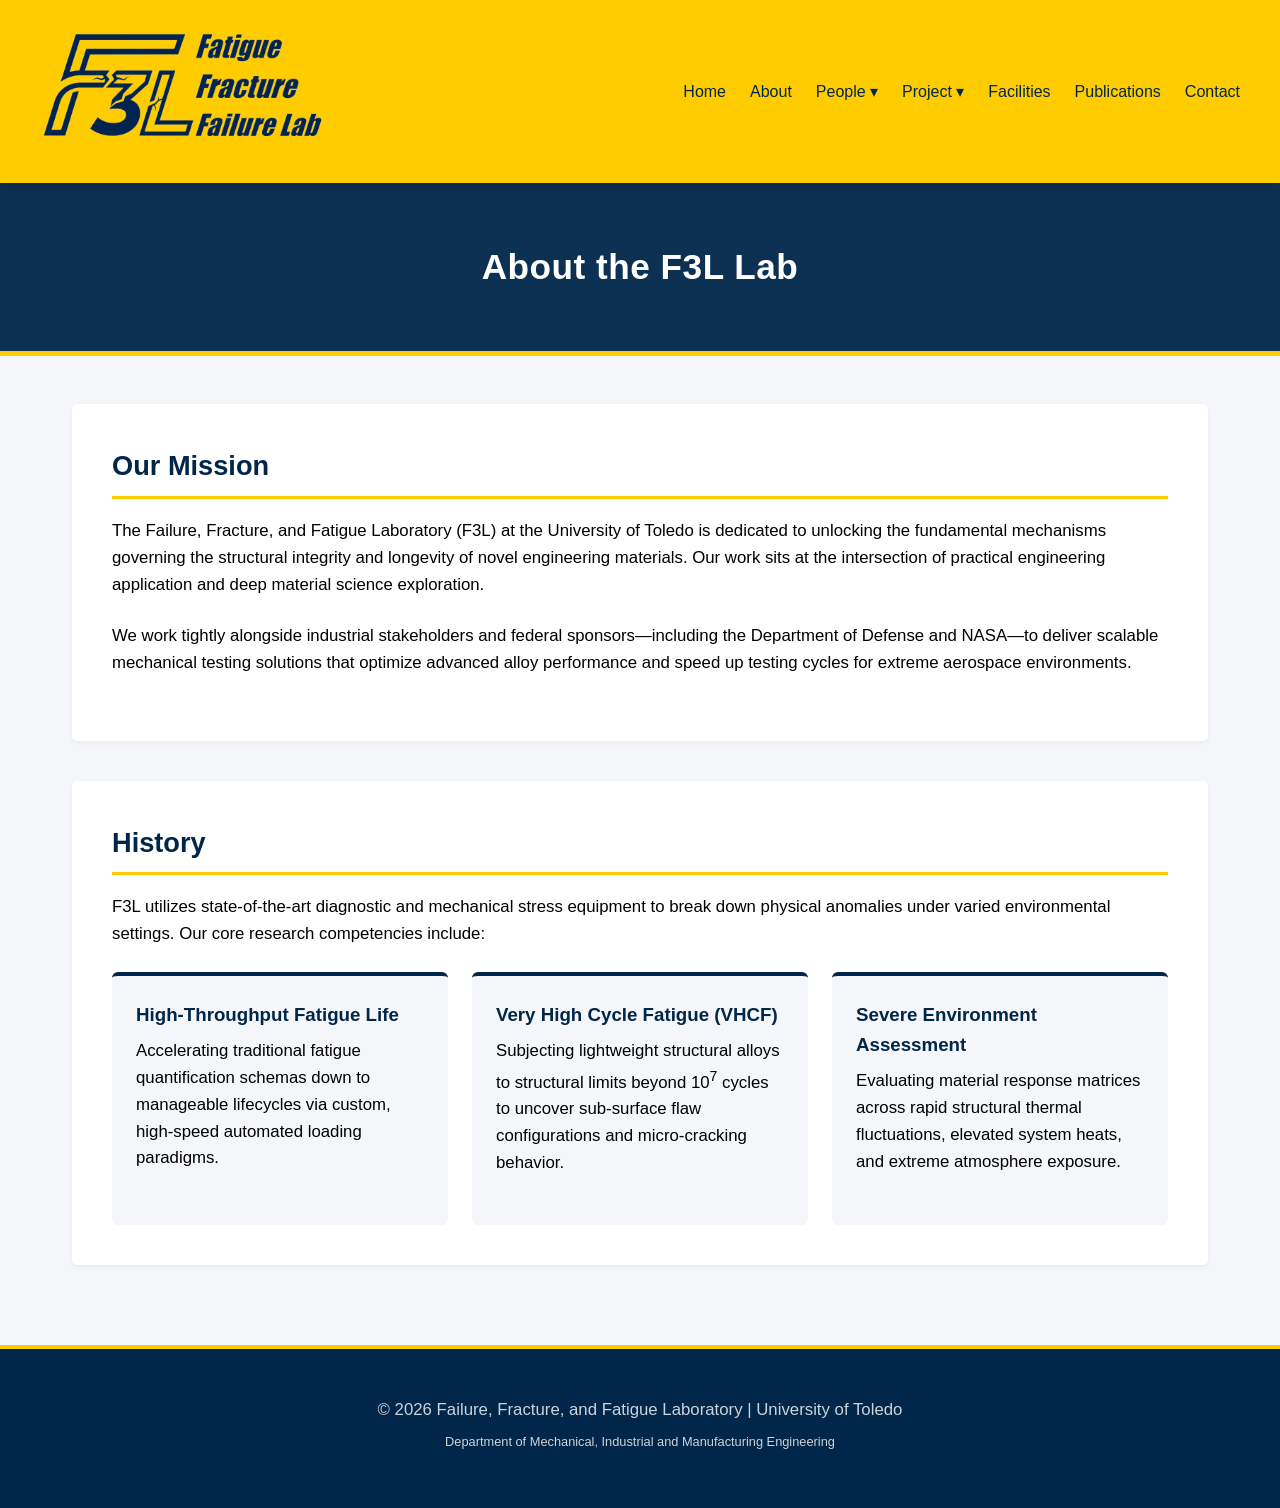
==== about.html @ a96e8e06 "first version" ====
<!DOCTYPE html>
<html lang="en">
<head>
    <meta charset="UTF-8">
    <meta name="viewport" content="width=device-width, initial-scale=1.0">
    <title>About F3L Lab | University of Toledo</title>
    <!-- Proper Path linking to your nested double-s stylesheet -->
    <link rel="stylesheet" href="css/styles.css">
    <link rel="shortcut icon" href="images/f3l.png" />
</head>
<body>

    <!-- Connected Navigation Header -->
    <header>
        <div class="nav-container">
        <div class="logo-image-container">
            <a href="index.html">
                <img src="images/f3l-logo.png" alt="F3L - Fatigue, Fracture, and Failure Lab Logo" class="nav-logo">
            </a>
        </div>
        <nav>
            <ul>
                <li><a href="index.html">Home</a></li>
                <li><a href="about.html">About</a></li>
                <!-- Dropdown Menu Item -->
                <li class="dropdown">
                    <a href="#" class="dropdown-toggle">People ▾</a>
                    <ul class="dropdown-menu">
                        <li><a href="members.html">Lab Members</a></li>
                        <li><a href="alumni.html">Alumni</a></li>
                    </ul>
                </li>
                <li class="dropdown">
                    <a href="#" class="dropdown-toggle">Project ▾</a>
                    <ul class="dropdown-menu">
                        <li><a href="Active projects.html">Active Projects</a></li>
                        <li><a href="Closed projects.html">Closed Projects</a></li>
                    </ul>
                </li>
                <li><a href="facilities.html">Facilities</a></li>
                <li><a href="publications.html">Publications</a></li>
                <li><a href="contact.html">Contact</a></li>
            </ul>
        </nav>
    </div>
    </header>

    <!-- Subpage Banner -->
    <div class="page-banner">
        <h1>About the <span>F3L Lab</span></h1>
    </div>

    <!-- Main Content -->
    <main>
        <!-- Lab Overview Section -->
        <section>
            <h2>Our Mission</h2>
            <p>The Failure, Fracture, and Fatigue Laboratory (F3L) at the University of Toledo is dedicated to unlocking the fundamental mechanisms governing the structural integrity and longevity of novel engineering materials. Our work sits at the intersection of practical engineering application and deep material science exploration.</p>
            <p>We work tightly alongside industrial stakeholders and federal sponsors—including the Department of Defense and NASA—to deliver scalable mechanical testing solutions that optimize advanced alloy performance and speed up testing cycles for extreme aerospace environments.</p>
        </section>

        <!-- Core Methodologies / Competencies -->
        <section>
            <h2>History</h2>
            <p>F3L utilizes state-of-the-art diagnostic and mechanical stress equipment to break down physical anomalies under varied environmental settings. Our core research competencies include:</p>
            
            <div class="grid-capabilities">
                <div class="capability-card">
                    <h3>High-Throughput Fatigue Life</h3>
                    <p>Accelerating traditional fatigue quantification schemas down to manageable lifecycles via custom, high-speed automated loading paradigms.</p>
                </div>
                <div class="capability-card">
                    <h3>Very High Cycle Fatigue (VHCF)</h3>
                    <p>Subjecting lightweight structural alloys to structural limits beyond 10<sup>7</sup> cycles to uncover sub-surface flaw configurations and micro-cracking behavior.</p>
                </div>
                <div class="capability-card">
                    <h3>Severe Environment Assessment</h3>
                    <p>Evaluating material response matrices across rapid structural thermal fluctuations, elevated system heats, and extreme atmosphere exposure.</p>
                </div>
            </div>
        </section>
    </main>

     <!-- Connected Unified Footer -->
    <footer>
        <div class="footer-credits">
            <p>&copy; 2026 Failure, Fracture, and Fatigue Laboratory | University of Toledo</p>
            <p style="opacity: 0.7; font-size: 0.8rem; margin-top: 0.5rem;">Department of Mechanical, Industrial and Manufacturing Engineering</p>
        </div>

    </footer>
</body>
</html>
---- css/styles.css ----
/* ==========================================================================
   F3L LAB GLOBAL STYLESHEET
   Location: /css/styles.css
   ========================================================================== */

/* 1. Global Variables & Color Palette */
:root {
    --ut-navy: #002649;        /* Primary Brand Color */
    --ut-gold: #FFCC00;        /* Secondary Brand Accent */
    --dark-gray: #333333;      /* Readability Body Text */
    --light-bg: #f4f6f9;       /* Background Canvas Color */
    --white: #ffffff;
    --border-color: #e1e4e8;
}

/* 2. Core Resets & Base Styles */
* {
    box-sizing: border-box;
    margin: 0;
    padding: 0;
    font-family: 'Segoe UI', Tahoma, Geneva, Verdana, sans-serif;
}

body {
    background-color: var(--light-bg);
    color: var(--dark-gray);
    line-height: 1.6;
}

/* 3. Header & Dynamic Navigation Menu */
header {
    background-color: var(--ut-gold);
    color: var(--ut-navy);
    padding: 1rem 1rem;
    position: sticky;
    top: 0;
    z-index: 1000;
    box-shadow: 0 4px 12px rgba(0,0,0,0.15);
    transition: padding 0.3s ease; /* Smooth transition framework */
}

.nav-container {
    display: flex;
    justify-content: space-between;
    align-items: center;
    max-width: 1200px;
    margin: 0 auto;
}

/* ==========================================================================
   F3L IMAGE LOGO STRUCTURAL RULES
   ========================================================================== */

.logo-image-container {
    display: flex;
    align-items: center;
}

.logo-image-container a {
    display: flex;
    align-items: center;
    text-decoration: none;
}

.nav-logo {
    height: 4cm;       /* Constrains height nicely inside your 1rem padding header */
    width: auto;        /* Preserves native aspect ratio perfectly */
    display: block;
    transition: transform 0.2s ease;
}

.nav-logo:hover {
    transform: scale(1.03); /* Subtle micro-interaction pop on hover */
}


nav ul {
    display: flex;
    list-style: none;
    gap: 1.5rem;
}

nav a {
    color: var(--ut-navy);
    text-decoration: none;
    font-weight: 500;
    font-size: 1rem;
    transition: color 0.3s ease, border-bottom 0.2s ease;
    padding-bottom: 4px;
}

nav a:hover, nav a.active {
    color: var(--ut-navy);
    border-bottom: 2px solid var(--ut-navy);
}
/* ==========================================================================
   DROPDOWN NAVIGATION MODULE (styles.css)
   ========================================================================== */

/* Main element item spacing wrapper */
li.dropdown {
    position: relative;
}

/* Hidden popup box settings container */
.dropdown-menu {
    display: none;
    position: absolute;
    top: 100%;
    left: 0;
    background-color: var(--ut-gold);
    min-width: 160px;
    box-shadow: 0 4px 8px rgba(0, 0, 0, 0.2);
    list-style: none;
    padding: 0.5rem 0;
    border-radius: 0 0 4px 4px;
    border-top: 2px solid var(--ut-gold); /* Thin gold line matching menu theme */
}

/* Individual links inside the dropdown box layout styling */
.dropdown-menu li a {
    color: var(--ut-navy);
    padding: 0.5rem 1.5rem;
    display: block;
    font-size: 0.95rem;
    border-bottom: 2px solid transparent; /* Creates a subtle hover underline effect */
    transition: background-color 0.2s ease, color 0.2s ease;
}

/* Hover effects for internal lists */
.dropdown-menu li a:hover {
    background-color: rgba(255, 255, 255, 0.1);
    color: var(--ut-navy);
    border-bottom: 2px solid var(--ut-navy);
   
}

/* Interactive trigger display action on mouse enter */
li.dropdown:hover .dropdown-menu {
    display: block;
    
}

/* Clean mobile screen behavior override */
@media (max-width: 768px) {
    .dropdown-menu {
        position: static;
        background-color: rgba(0,0,0,0.1);
        box-shadow: none;
        padding-left: 1rem;
    }
    li.dropdown:hover .dropdown-menu {
        display: block;
    }
}

/* 4. Banner Structures */
/* ==========================================
   UPDATED HERO & BANNER SYSTEM (styles.css)
   ========================================== */

.hero-video {
    position: absolute;
    top: 0;
    left: 0;
    width: 100%;
    height: 100%;
    object-fit: cover;
    z-index: 1;
}
.hero-slideshow {
    position: relative;
    height: 70vh;
    min-height: 480px;
    overflow: hidden;
    display: flex;
    align-items: center;
    justify-content: center;
    text-align: center;
    border-bottom: 5px solid var(--ut-gold);
    margin-bottom: 2rem;
}

.hero-slide {
    position: absolute;
    top: 0;
    left: 0;
    width: 100%;
    height: 100%;
    background-size: cover;
    background-position: center;
    opacity: 0;
    transition: opacity 1.5s ease-in-out;
    z-index: 1;
}

.hero-slide.active {
    opacity: 1;
    z-index: 2;
}

.hero-overlay {
    position: absolute;
    top: 0;
    left: 0;
    width: 100%;
    height: 100%;
    background: linear-gradient(to bottom, rgba(0, 38, 73, 0.85), rgba(0, 0, 0, 0.55)); /* Dark overlay for text readability */
    z-index: 3;
}

.hero-content {
    position: relative;
    z-index: 4;
    max-width: 900px;
    padding: 0 2rem;
    color: var(--white);
}

.hero-content h1 {
    font-size: 2.8rem;
    font-weight: 700;
    margin-bottom: 1.5rem;
    color: var(--white);
    text-shadow: 0 2px 4px rgba(0,0,0,0.3);
}

.hero-content h1 span {
    color: var(--ut-gold);
}

.hero-content p {
    font-size: 1.25rem;
    margin-bottom: 2.5rem;
    color: #e2e8f0;
    max-width: 750px;
    margin-left: auto;
    margin-right: auto;
    line-height: 1.7;
    transition: opacity 0.4s ease;
}
.bentham-regular {
  font-family: "Bentham", serif;
  font-weight: 400;
  font-style: normal;
}




@media (max-width: 768px) {
    .hero-content h1 {
        font-size: 2rem;
    }
    .hero-slideshow {
        height: 60vh;
    }
}

.page-banner {
    background: linear-gradient(rgba(0, 38, 73, 0.95), rgba(0, 38, 73, 0.95));
    color: var(--white);
    padding: 3.5rem 2rem;
    text-align: center;
    border-bottom: 5px solid var(--ut-gold);
    margin-bottom: 2rem;
}


.page-banner h1 {
    font-size: 2.2rem;
    letter-spacing: 0.5px;
}

/* 5. Utility Layout Layouts & Content Containers */
main {
    max-width: 1200px;
    margin: 3rem auto;
    padding: 0 2rem;
}

.grid-2col {
    display: grid;
    
    gap: 2rem;
}

section {
    background: var(--white);
    padding: 2.5rem;
    border-radius: 5px;
    box-shadow: 0 2px 5px rgba(0,0,0,0.05);
    margin-bottom: 2.5rem;
}

h2 {
    color: var(--ut-navy);
    margin-bottom: 1.2rem;
    border-bottom: 3px solid var(--ut-gold);
    padding-bottom: 0.5rem;
    font-size: 1.7rem;
}

p {
    margin-bottom: 1.5rem;
    font-size: 1.05rem;
    color: black;
}

/* Buttons */
.btn {
    display: inline-block;
    background-color: var(--ut-gold);
    color: var(--ut-navy);
    padding: 0.75rem 1.5rem;
    text-decoration: none;
    font-weight: bold;
    border-radius: 4px;
    transition: background-color 0.3s ease, transform 0.2s ease;
}

.btn:hover {
    background-color: #e6b800;
    transform: translateY(-1px);
}

/* Lab Updates grid */
.right-column {
    display: grid;
    grid-template-columns: repeat(auto-fit, minmax(200px, 1fr));
    gap: 1.5rem;
    margin-top: 1.5rem;
}
/* News & Sidebar Feeds */
.news-item {
    border-top: 4px solid var(--ut-navy);
    padding-left: 1rem;
    margin-bottom: 1.5rem;
    background-color: var(--light-bg);   
}

.news-date {
    font-size: 0.85rem;
    color: #666;
    font-weight: bold;
    text-transform: uppercase;
    
}
.news-grid {
    display: grid;
    grid-template-columns: repeat(auto-fit, minmax(200px, 1fr));
    gap: 1.5rem;
    align-items: start;   /* iframes have different heights */
}

.news-grid .news-item {
    margin-bottom: 0;
    padding: 0.75rem 0 0 0;
}

.news-grid iframe {
    display: block;
    width: 100%;
    max-width: 100%;
    margin-top: 0.5rem;
    border: 0;
}

/* Methodology & Project Cards (About/Research pages) */
.grid-capabilities {
    display: grid;
    grid-template-columns: repeat(auto-fit, minmax(280px, 1fr));
    gap: 1.5rem;
    margin-top: 1.5rem;
}

.capability-card {
    background-color: var(--light-bg);
    padding: 1.5rem;
    border-radius: 6px;
    border-top: 4px solid var(--ut-navy);
}

.capability-card h3 {
    color: var(--ut-navy);
    margin-bottom: 0.5rem;
}

/* Team Grid Elements (People page) */
.profile-grid {
    display: grid;
    grid-template-columns: repeat(auto-fit, minmax(300px, 1fr));
    gap: 2rem;
    margin-top: 1.5rem;
}

.profile-card {
    background: var(--light-bg);
    border-radius: 6px;
    padding: 1.5rem;
    text-align: center;
    border-bottom: 3px solid var(--ut-navy);
}

.profile-card img {
    width: 120px;
    height: 120px;
    border-radius: 50%;
    object-fit: cover;
    background-color: #ddd;
    margin-bottom: 1rem;
    border: 3px solid var(--white);
    box-shadow: 0 2px 4px rgba(0,0,0,0.1);
}

.profile-card h3 {
    color: var(--ut-navy);
    font-size: 1.2rem;
    margin-bottom: 0.25rem;
}

.profile-card p {
    font-size: 0.9rem;
    color: #666;
    margin-bottom: 0.5rem;
}

.profile-card a {
    font-size: 0.85rem;
    color: var(--ut-navy);
    text-decoration: none;
    font-weight: bold;
}

.profile-card a:hover {
    color: var(--ut-gold);
}

.section-title-sm {
    color: var(--ut-navy);
    margin: 2rem 0 1rem 0;
    font-size: 1.5rem;
    border-left: 4px solid var(--ut-gold);
    padding-left: 0.5rem;
}

/* Publications Module Elements */
.pub-list {
    list-style: none;
}

.pub-item {
    padding: 1rem 0;
    border-bottom: 1px solid var(--border-color);
}

.pub-item:last-child {
    border-bottom: none;
}

.pub-authors {
    color: #555;
    font-size: 0.95rem;
}

.pub-title {
    font-weight: bold;
    color: var(--ut-navy);
    font-size: 1.1rem;
    margin: 0.2rem 0;
}

.pub-journal {
    font-style: italic;
    color: #666;
}

/* Contact Grid Layout */
.contact-layout {
    display: grid;
    grid-template-columns: 1fr 1fr;
    gap: 2rem;
}

/* 7. Responsive Media Queries */
@media (max-width: 768px) {
    .grid-2col, .contact-layout { 
        grid-template-columns: 1fr; 
    }
    
    .nav-container {
        flex-direction: column;
        gap: 1rem;
    }
    
    nav ul { 
        gap: 1rem; 
        font-size: 0.9rem; 
    }
    
    .hero h1 {
        font-size: 2rem;
    }
}

/* 8. Modern Global Footer with CSS CSS Variable Map */
footer {
    background-color: var(--ut-navy);
    color: var(--white);
    text-align: center;
    padding: 3rem 2rem 1.5rem 2rem;
    margin-top: 5rem;
    font-size: 0.9rem;
    border-top: 4px solid var(--ut-gold);
}

footer .footer-credits {
    opacity: 0.8;
    margin-bottom: 2rem;
}

footer p {
    color: var(--white) !important; /* Overrides global dark gray paragraph rules */
    margin-bottom: 0.5rem;
    opacity: 1 !important;         /* Removes all washed-out transparency */
}

/* Architectural Variable Layout Map Visual Block */
.css-variable-map {
    max-width: 600px;
    margin: 2rem auto 0 auto;
    padding-top: 1.5rem;
    border-top: 1px solid rgba(255,255,255,0.1);
    font-family: monospace;
    font-size: 0.75rem;
    color: rgba(255, 255, 255, 0.6);
    text-align: left;
}

.css-variable-map summary {
    cursor: pointer;
    text-align: center;
    list-style: none;
    font-weight: bold;
    color: var(--ut-gold);
}

.css-variable-map summary:hover {
    color: var(--white);
}

.css-variable-map pre {
    background: rgba(0,0,0,0.2);
    padding: 1rem;
    border-radius: 4px;
    margin-top: 0.5rem;
    overflow-x: auto;
}
.map-embed {
    width: 100%;
    overflow: hidden;
    border-radius: 6px;
}

.map-embed iframe {
    display: block;
}
.linkedin-link {
    display: inline-flex;
    align-items: center;
    gap: 0.5rem;
    color: var(--ut-navy);
    text-decoration: none;
    font-weight: bold;
    font-size: 0.95rem;
    margin-bottom: 1.5rem;
    transition: color 0.2s ease;
}

.linkedin-link:hover {
    color: #0A66C2; /* LinkedIn brand blue on hover */
}

.linkedin-link svg {
    flex-shrink: 0;
}
/* Scoped dashboard component styles using styles.css variables */
        .dashboard-container {
            display: grid;
            grid-template-columns: 280px 1fr;
            gap: 2rem;
            margin-top: 2rem;
            align-items: start;
        }

        .dashboard-sidebar-panel {
            background-color: var(--light-bg);
            border: 1px solid var(--border-color);
            border-top: 4px solid var(--ut-navy);
            border-radius: 6px;
            padding: 1.5rem;
        }

        .dashboard-nav-group {
            margin-bottom: 1.5rem;
        }

        .dashboard-group-label {
            font-size: 0.8rem;
            font-weight: 700;
            text-transform: uppercase;
            letter-spacing: 0.5px;
            color: var(--ut-navy);
            margin-bottom: 0.5rem;
            border-bottom: 1px solid var(--border-color);
            padding-bottom: 0.3rem;
        }

        .dashboard-project-button {
            width: 100%;
            display: flex;
            justify-content: space-between;
            align-items: center;
            padding: 0.65rem 0.85rem;
            margin-bottom: 0.35rem;
            border-radius: 4px;
            border: 1px solid transparent;
            background: transparent;
            color: var(--dark-gray);
            font-size: 0.95rem;
            font-weight: 600;
            cursor: pointer;
            text-align: left;
            transition: all 0.2s ease;
        }

        .dashboard-project-button small {
            background: #e2e8f0;
            color: var(--ut-navy);
            border-radius: 12px;
            padding: 2px 8px;
            font-size: 0.75rem;
            font-weight: 700;
        }

        .dashboard-project-button:hover {
            background: #e9ecef;
        }

        .dashboard-project-button[aria-pressed="true"] {
            background: var(--ut-navy);
            color: var(--white);
        }

        .dashboard-project-button[aria-pressed="true"] small {
            background: var(--ut-gold);
            color: var(--ut-navy);
        }

        .dashboard-stats-grid {
            display: grid;
            grid-template-columns: repeat(auto-fit, minmax(140px, 1fr));
            gap: 1rem;
            margin-bottom: 2rem;
        }

        .dashboard-stat-card {
            background-color: var(--light-bg);
            border-left: 4px solid var(--ut-gold);
            border-radius: 4px;
            padding: 1rem;
        }

        .dashboard-stat-card-label {
            font-size: 0.8rem;
            font-weight: 700;
            text-transform: uppercase;
            color: #666;
        }

        .dashboard-stat-card-value {
            display: flex;
            align-items: baseline;
            gap: 0.4rem;
            margin-top: 0.3rem;
        }

        .dashboard-stat-card-value strong {
            font-size: 1.8rem;
            color: var(--ut-navy);
            line-height: 1;
        }

        .dashboard-stat-card-value span {
            font-size: 0.85rem;
            color: #666;
        }

        .dashboard-detail-box {
            background: var(--white);
            border: 1px solid var(--border-color);
            border-radius: 6px;
            padding: 1.5rem;
        }

        .dashboard-detail-header {
            display: flex;
            justify-content: space-between;
            align-items: flex-start;
            flex-wrap: wrap;
            gap: 1rem;
            border-bottom: 1px solid var(--border-color);
            padding-bottom: 1rem;
            margin-bottom: 1.25rem;
        }

        .dashboard-group-tag {
            font-size: 0.75rem;
            text-transform: uppercase;
            font-weight: 700;
            color: #666;
            margin-bottom: 0.2rem;
        }

        .dashboard-detail-header h3 {
            font-size: 1.6rem;
            color: var(--ut-navy);
            margin: 0;
        }

        .dashboard-completion-box {
            text-align: right;
            font-size: 0.9rem;
        }

        .dashboard-progress-track {
            width: 130px;
            height: 8px;
            background: #e2e8f0;
            border-radius: 4px;
            overflow: hidden;
            margin-top: 0.4rem;
        }

        .dashboard-progress-bar {
            display: block;
            height: 100%;
            background: var(--ut-navy);
            width: var(--progress-width, 0%);
            transition: width 0.3s ease;
        }

        .dashboard-condition-chips {
            display: flex;
            flex-wrap: wrap;
            gap: 0.5rem;
            margin-bottom: 1rem;
        }

        .dashboard-condition-chip {
            background: var(--light-bg);
            border: 1px solid var(--border-color);
            border-radius: 4px;
            padding: 0.35rem 0.65rem;
            font-size: 0.85rem;
        }

        .dashboard-table-container {
            overflow-x: auto;
            margin-bottom: 1.25rem;
        }

        .dashboard-data-table {
            width: 100%;
            border-collapse: collapse;
            font-size: 0.95rem;
        }

        .dashboard-data-table th,
        .dashboard-data-table td {
            padding: 0.75rem 1rem;
            text-align: left;
            border-bottom: 1px solid var(--border-color);
        }

        .dashboard-data-table th {
            background-color: var(--light-bg);
            color: var(--ut-navy);
            font-weight: 700;
        }

        .status-badge {
            display: inline-block;
            padding: 0.25rem 0.6rem;
            border-radius: 4px;
            font-size: 0.8rem;
            font-weight: 600;
            white-space: nowrap;
        }

        .status-badge.done { background-color: #d1e7dd; color: #0f5132; }
        .status-badge.progress { background-color: #cff4fc; color: #055160; }
        .status-badge.ready { background-color: #fff3cd; color: #664d03; }
        .status-badge.machine { background-color: #f8d7da; color: #842029; }
        .status-badge.waiting { background-color: #e2e3e5; color: #41464b; }

        .dashboard-legend-bar {
            display: flex;
            flex-wrap: wrap;
            gap: 1rem;
            margin-top: 1.5rem;
            padding: 0.75rem 1rem;
            background: var(--light-bg);
            border-radius: 4px;
            font-size: 0.85rem;
            align-items: center;
        }

        .dashboard-legend-item {
            display: inline-flex;
            align-items: center;
            gap: 0.4rem;
        }

        .legend-dot {
            width: 9px;
            height: 9px;
            border-radius: 50%;
            display: inline-block;
        }

        .legend-dot.done { background: #198754; }
        .legend-dot.progress { background: #0dcaf0; }
        .legend-dot.ready { background: #ffc107; }
        .legend-dot.machine { background: #dc3545; }
        .legend-dot.waiting { background: #6c757d; }

        .dashboard-notes-callout {
            font-size: 0.9rem;
            color: #555;
            background: #fafafa;
            border-left: 3px solid var(--ut-navy);
            padding: 0.75rem 1rem;
            border-radius: 0 4px 4px 0;
            margin: 0;
        }

        @media (max-width: 900px) {
            .dashboard-container {
                grid-template-columns: 1fr;
            }
        }
    .archive-container {
            display: grid;
            grid-template-columns: 280px 1fr;
            gap: 2rem;
            margin-top: 2rem;
            align-items: start;
        }

        .archive-sidebar {
            background-color: var(--light-bg);
            border: 1px solid var(--border-color);
            border-top: 4px solid var(--ut-navy);
            border-radius: 6px;
            padding: 1.5rem;
        }

        .archive-sponsor-btn {
            width: 100%;
            display: flex;
            justify-content: space-between;
            align-items: center;
            padding: 0.75rem 0.9rem;
            margin-bottom: 0.4rem;
            border-radius: 4px;
            border: 1px solid transparent;
            background: transparent;
            color: var(--dark-gray);
            font-size: 0.95rem;
            font-weight: 600;
            cursor: pointer;
            text-align: left;
            transition: all 0.2s ease;
        }

        .archive-sponsor-btn small {
            background: #e2e8f0;
            color: var(--ut-navy);
            border-radius: 12px;
            padding: 2px 8px;
            font-size: 0.75rem;
            font-weight: 700;
        }

        .archive-sponsor-btn:hover {
            background: #e9ecef;
        }

        .archive-sponsor-btn[aria-pressed="true"] {
            background: var(--ut-navy);
            color: var(--white);
        }

        .archive-sponsor-btn[aria-pressed="true"] small {
            background: var(--ut-gold);
            color: var(--ut-navy);
        }

        .archive-summary-grid {
            display: grid;
            grid-template-columns: repeat(auto-fit, minmax(150px, 1fr));
            gap: 1rem;
            margin-bottom: 2rem;
        }

        .archive-summary-card {
            background-color: var(--light-bg);
            border-left: 4px solid var(--ut-gold);
            border-radius: 4px;
            padding: 1rem;
        }

        .archive-summary-label {
            font-size: 0.8rem;
            font-weight: 700;
            text-transform: uppercase;
            color: #666;
        }

        .archive-summary-val {
            display: flex;
            align-items: baseline;
            gap: 0.4rem;
            margin-top: 0.3rem;
        }

        .archive-summary-val strong {
            font-size: 1.8rem;
            color: var(--ut-navy);
            line-height: 1;
        }

        .archive-summary-val span {
            font-size: 0.85rem;
            color: #666;
        }

        .archive-content-panel {
            background: var(--white);
            border: 1px solid var(--border-color);
            border-radius: 6px;
            padding: 1.5rem;
        }

        .archive-header {
            border-bottom: 1px solid var(--border-color);
            padding-bottom: 1rem;
            margin-bottom: 1.5rem;
        }

        .archive-header h3 {
            font-size: 1.6rem;
            color: var(--ut-navy);
            margin: 0;
        }

        .archive-list {
            display: flex;
            flex-direction: column;
            gap: 1.25rem;
        }

        .archive-card {
            background: var(--light-bg);
            border: 1px solid var(--border-color);
            border-left: 4px solid var(--ut-navy);
            border-radius: 4px;
            padding: 1.25rem 1.5rem;
            transition: transform 0.2s ease, box-shadow 0.2s ease;
        }

        .archive-card:hover {
            transform: translateY(-2px);
            box-shadow: 0 4px 8px rgba(0,0,0,0.06);
        }

        .archive-card-top {
            display: flex;
            justify-content: space-between;
            align-items: flex-start;
            gap: 1rem;
            flex-wrap: wrap;
            margin-bottom: 0.5rem;
        }

        .archive-card-title {
            color: var(--ut-navy);
            font-size: 1.15rem;
            font-weight: 700;
            margin: 0;
        }

        .archive-year-badge {
            background: #e2e8f0;
            color: var(--dark-gray);
            padding: 0.2rem 0.6rem;
            border-radius: 4px;
            font-size: 0.8rem;
            font-weight: 600;
            white-space: nowrap;
        }

        .archive-meta {
            font-size: 0.9rem;
            color: #555;
            margin-bottom: 0.75rem;
        }

        .archive-meta span {
            display: inline-block;
            margin-right: 1.25rem;
        }

        .archive-meta strong {
            color: var(--ut-navy);
        }

        .archive-desc {
            font-size: 0.95rem;
            color: var(--dark-gray);
            margin-bottom: 0;
            line-height: 1.5;
        }

        @media (max-width: 900px) {
            .archive-container {
                grid-template-columns: 1fr;
            }
        }
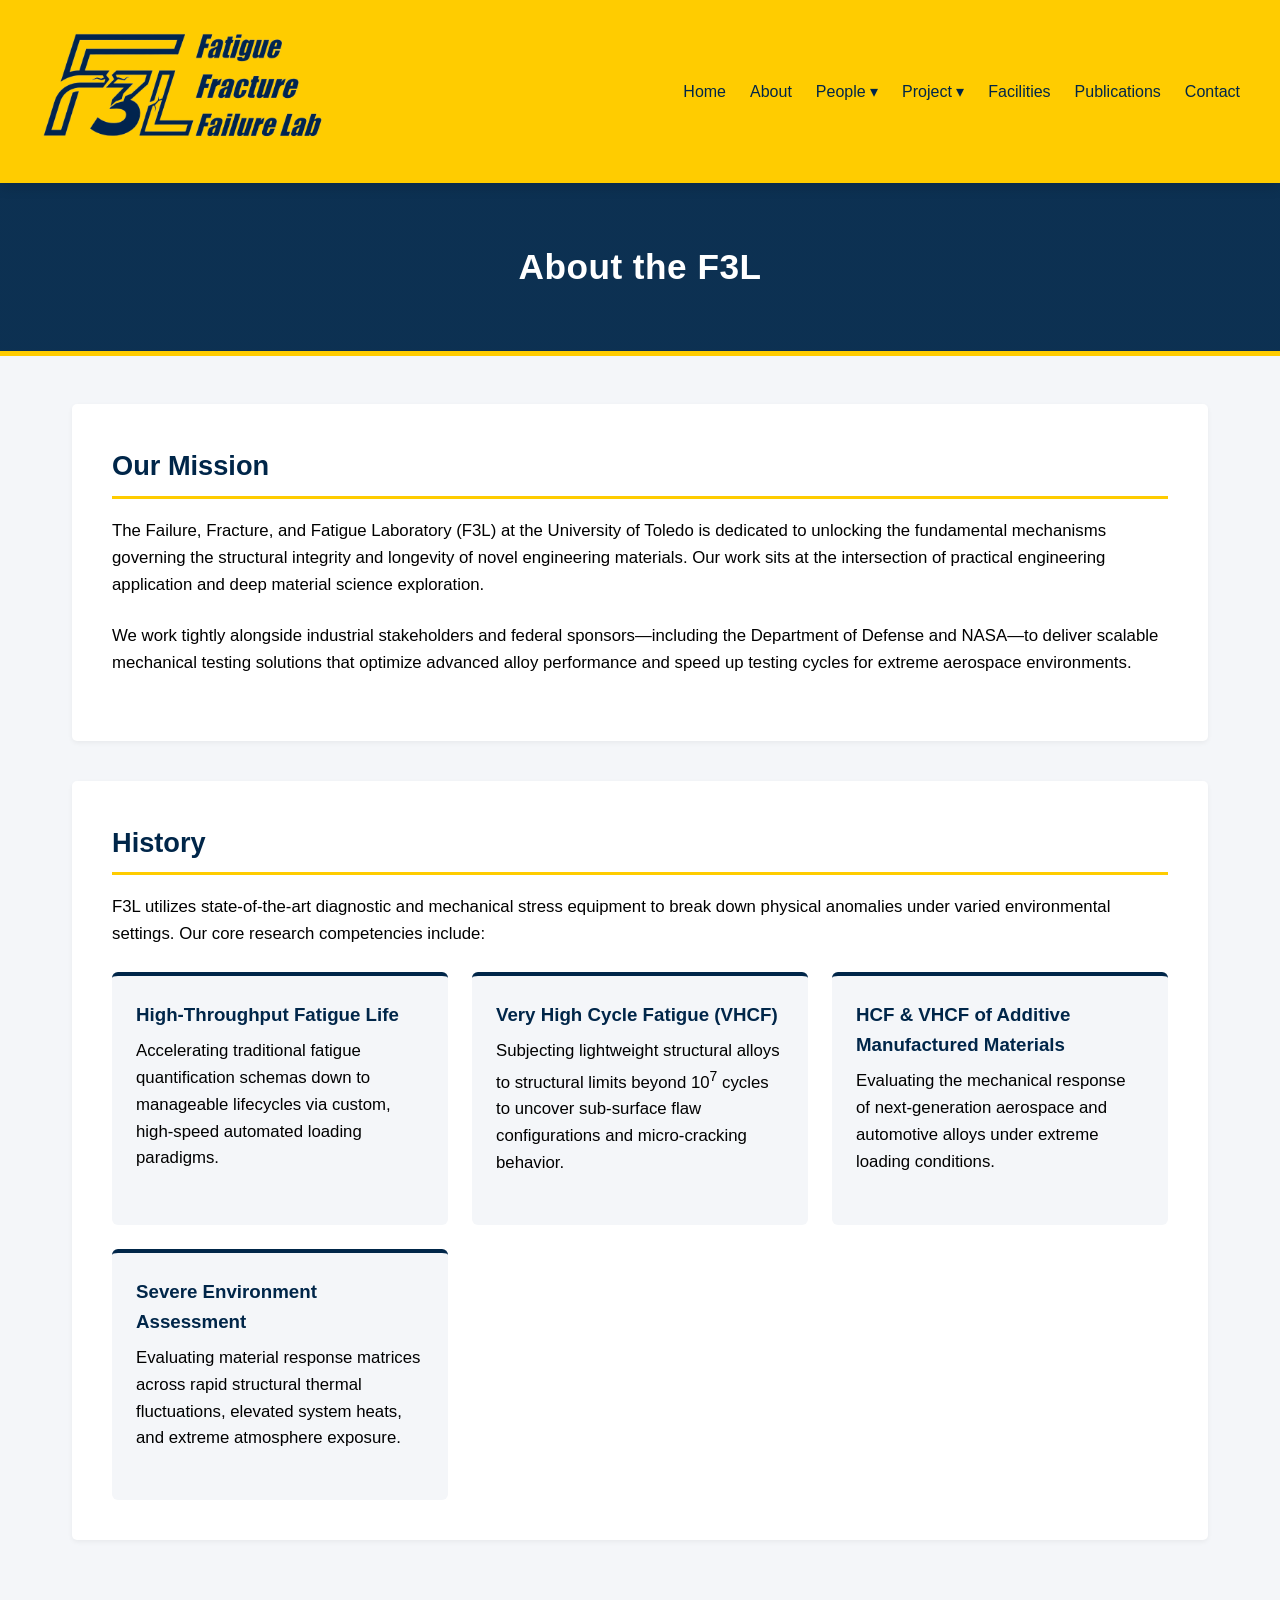
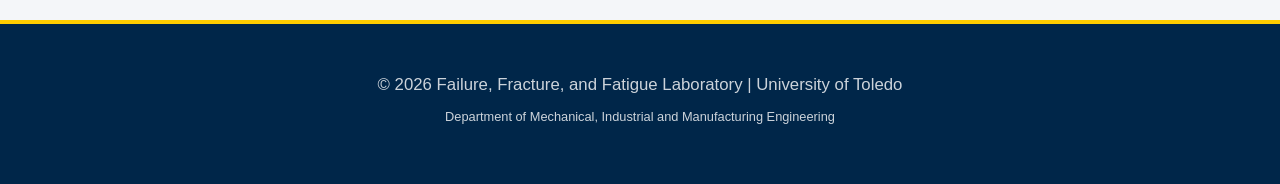
==== commit 5acf7c4b: "version update" ====
--- a/about.html
+++ b/about.html
@@ -47,7 +47,7 @@
 
     <!-- Subpage Banner -->
     <div class="page-banner">
-        <h1>About the <span>F3L Lab</span></h1>
+        <h1>About the <span>F3L</span></h1>
     </div>
 
     <!-- Main Content -->
@@ -73,6 +73,11 @@
                     <h3>Very High Cycle Fatigue (VHCF)</h3>
                     <p>Subjecting lightweight structural alloys to structural limits beyond 10<sup>7</sup> cycles to uncover sub-surface flaw configurations and micro-cracking behavior.</p>
                 </div>
+            
+                <div class="capability-card">
+                    <h3>HCF & VHCF of Additive Manufactured Materials</h3>
+                    <p>Evaluating the mechanical response of next-generation aerospace and automotive alloys under extreme loading conditions.</p>
+                </div>
                 <div class="capability-card">
                     <h3>Severe Environment Assessment</h3>
                     <p>Evaluating material response matrices across rapid structural thermal fluctuations, elevated system heats, and extreme atmosphere exposure.</p>
--- a/css/styles.css
+++ b/css/styles.css
@@ -366,7 +366,7 @@
     border: 0;
 }
 
-/* Methodology & Project Cards (About/Research pages) */
+/* Methodology & dject Cards (About/Research pages) */
 .grid-capabilities {
     display: grid;
     grid-template-columns: repeat(auto-fit, minmax(280px, 1fr));
@@ -393,7 +393,12 @@
     gap: 2rem;
     margin-top: 1.5rem;
 }
-
+.pr2 {
+    text-align: left;
+}
+#heroCaption {
+    transition: opacity 0.4s ease-in-out;
+}
 .profile-card {
     background: var(--light-bg);
     border-radius: 6px;
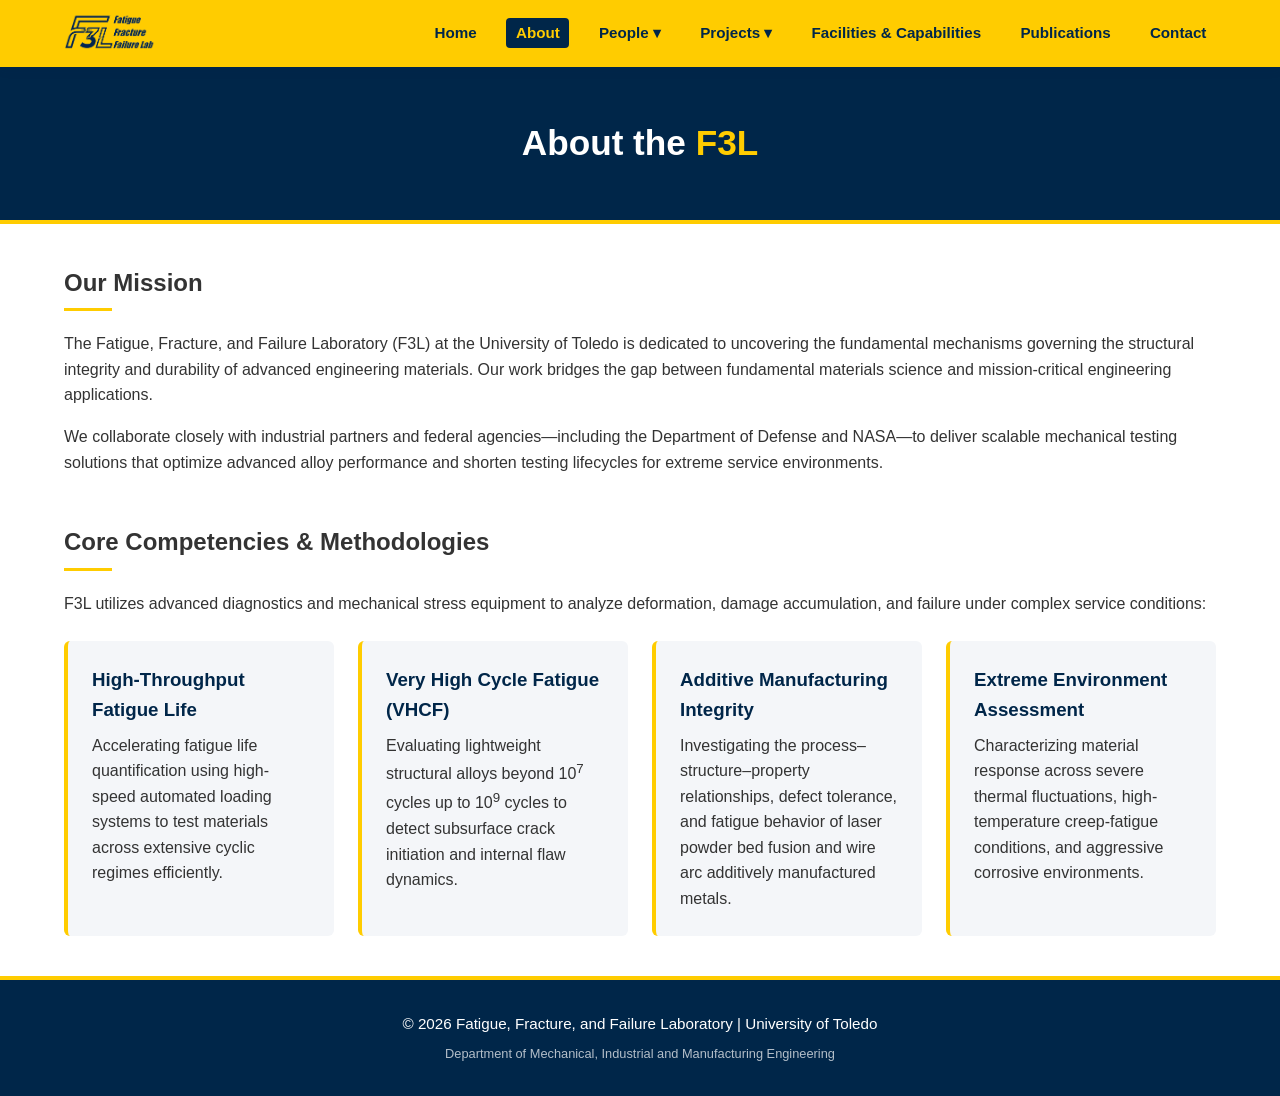
==== commit 53d6afd5: "make more profesional" ====
--- a/about.html
+++ b/about.html
@@ -3,96 +3,88 @@
 <head>
     <meta charset="UTF-8">
     <meta name="viewport" content="width=device-width, initial-scale=1.0">
-    <title>About F3L Lab | University of Toledo</title>
-    <!-- Proper Path linking to your nested double-s stylesheet -->
+    <title>About | F3L - Fatigue, Fracture, and Failure Laboratory</title>
+    <link rel="shortcut icon" href="images/f3l.png">
     <link rel="stylesheet" href="css/styles.css">
-    <link rel="shortcut icon" href="images/f3l.png" />
 </head>
 <body>
 
-    <!-- Connected Navigation Header -->
     <header>
         <div class="nav-container">
-        <div class="logo-image-container">
-            <a href="index.html">
-                <img src="images/f3l-logo.png" alt="F3L - Fatigue, Fracture, and Failure Lab Logo" class="nav-logo">
-            </a>
+            <div class="logo-image-container">
+                <a href="index.html">
+                    <img src="images/f3l-logo.png" alt="F3L - Fatigue, Fracture, and Failure Lab Logo" class="nav-logo">
+                </a>
+            </div>
+            <nav>
+                <ul>
+                    <li><a href="index.html">Home</a></li>
+                    <li><a href="about.html" class="active">About</a></li>
+                    <li class="dropdown">
+                        <a href="#" class="dropdown-toggle">People ▾</a>
+                        <ul class="dropdown-menu">
+                            <li><a href="members.html">Lab Members</a></li>
+                            <li><a href="alumni.html">Alumni</a></li>
+                        </ul>
+                    </li>
+                    <li class="dropdown">
+                        <a href="#" class="dropdown-toggle">Projects ▾</a>
+                        <ul class="dropdown-menu">
+                            <li><a href="active-projects.html">Active Projects</a></li>
+                            <li><a href="closed-projects.html">Closed Projects</a></li>
+                        </ul>
+                    </li>
+                    <li><a href="facilities&capabilities.html">Facilities & Capabilities</a></li>
+                    <li><a href="publications.html">Publications</a></li>
+                    <li><a href="contact.html">Contact</a></li>
+                </ul>
+            </nav>
         </div>
-        <nav>
-            <ul>
-                <li><a href="index.html">Home</a></li>
-                <li><a href="about.html">About</a></li>
-                <!-- Dropdown Menu Item -->
-                <li class="dropdown">
-                    <a href="#" class="dropdown-toggle">People ▾</a>
-                    <ul class="dropdown-menu">
-                        <li><a href="members.html">Lab Members</a></li>
-                        <li><a href="alumni.html">Alumni</a></li>
-                    </ul>
-                </li>
-                <li class="dropdown">
-                    <a href="#" class="dropdown-toggle">Project ▾</a>
-                    <ul class="dropdown-menu">
-                        <li><a href="Active projects.html">Active Projects</a></li>
-                        <li><a href="Closed projects.html">Closed Projects</a></li>
-                    </ul>
-                </li>
-                <li><a href="facilities.html">Facilities</a></li>
-                <li><a href="publications.html">Publications</a></li>
-                <li><a href="contact.html">Contact</a></li>
-            </ul>
-        </nav>
-    </div>
     </header>
 
-    <!-- Subpage Banner -->
     <div class="page-banner">
         <h1>About the <span>F3L</span></h1>
     </div>
 
-    <!-- Main Content -->
     <main>
-        <!-- Lab Overview Section -->
         <section>
             <h2>Our Mission</h2>
-            <p>The Failure, Fracture, and Fatigue Laboratory (F3L) at the University of Toledo is dedicated to unlocking the fundamental mechanisms governing the structural integrity and longevity of novel engineering materials. Our work sits at the intersection of practical engineering application and deep material science exploration.</p>
-            <p>We work tightly alongside industrial stakeholders and federal sponsors—including the Department of Defense and NASA—to deliver scalable mechanical testing solutions that optimize advanced alloy performance and speed up testing cycles for extreme aerospace environments.</p>
+            <div class="card-accent-bar"></div>
+            <p>The Fatigue, Fracture, and Failure Laboratory (F3L) at the University of Toledo is dedicated to uncovering the fundamental mechanisms governing the structural integrity and durability of advanced engineering materials. Our work bridges the gap between fundamental materials science and mission-critical engineering applications.</p>
+            <p style="margin-top: 1rem;">We collaborate closely with industrial partners and federal agencies—including the Department of Defense and NASA—to deliver scalable mechanical testing solutions that optimize advanced alloy performance and shorten testing lifecycles for extreme service environments.</p>
         </section>
 
-        <!-- Core Methodologies / Competencies -->
-        <section>
-            <h2>History</h2>
-            <p>F3L utilizes state-of-the-art diagnostic and mechanical stress equipment to break down physical anomalies under varied environmental settings. Our core research competencies include:</p>
+        <section style="margin-top: 3rem;">
+            <h2>Core Competencies &amp; Methodologies</h2>
+            <div class="card-accent-bar"></div>
+            <p>F3L utilizes advanced diagnostics and mechanical stress equipment to analyze deformation, damage accumulation, and failure under complex service conditions:</p>
             
             <div class="grid-capabilities">
                 <div class="capability-card">
                     <h3>High-Throughput Fatigue Life</h3>
-                    <p>Accelerating traditional fatigue quantification schemas down to manageable lifecycles via custom, high-speed automated loading paradigms.</p>
+                    <p>Accelerating fatigue life quantification using high-speed automated loading systems to test materials across extensive cyclic regimes efficiently.</p>
                 </div>
                 <div class="capability-card">
                     <h3>Very High Cycle Fatigue (VHCF)</h3>
-                    <p>Subjecting lightweight structural alloys to structural limits beyond 10<sup>7</sup> cycles to uncover sub-surface flaw configurations and micro-cracking behavior.</p>
-                </div>
-            
-                <div class="capability-card">
-                    <h3>HCF & VHCF of Additive Manufactured Materials</h3>
-                    <p>Evaluating the mechanical response of next-generation aerospace and automotive alloys under extreme loading conditions.</p>
+                    <p>Evaluating lightweight structural alloys beyond 10<sup>7</sup> cycles up to 10<sup>9</sup> cycles to detect subsurface crack initiation and internal flaw dynamics.</p>
                 </div>
                 <div class="capability-card">
-                    <h3>Severe Environment Assessment</h3>
-                    <p>Evaluating material response matrices across rapid structural thermal fluctuations, elevated system heats, and extreme atmosphere exposure.</p>
+                    <h3>Additive Manufacturing Integrity</h3>
+                    <p>Investigating the process–structure–property relationships, defect tolerance, and fatigue behavior of laser powder bed fusion and wire arc additively manufactured metals.</p>
+                </div>
+                <div class="capability-card">
+                    <h3>Extreme Environment Assessment</h3>
+                    <p>Characterizing material response across severe thermal fluctuations, high-temperature creep-fatigue conditions, and aggressive corrosive environments.</p>
                 </div>
             </div>
         </section>
     </main>
 
-     <!-- Connected Unified Footer -->
     <footer>
         <div class="footer-credits">
-            <p>&copy; 2026 Failure, Fracture, and Fatigue Laboratory | University of Toledo</p>
+            <p>&copy; 2026 Fatigue, Fracture, and Failure Laboratory | University of Toledo</p>
             <p style="opacity: 0.7; font-size: 0.8rem; margin-top: 0.5rem;">Department of Mechanical, Industrial and Manufacturing Engineering</p>
         </div>
-
     </footer>
 </body>
-</html>
+</html>
--- a/css/styles.css
+++ b/css/styles.css
@@ -1,310 +1,258 @@
 /* ==========================================================================
-   F3L LAB GLOBAL STYLESHEET
-   Location: /css/styles.css
+   F3L Laboratory - Global Brand Design System
+   University of Toledo MIME Department
    ========================================================================== */
 
-/* 1. Global Variables & Color Palette */
 :root {
-    --ut-navy: #002649;        /* Primary Brand Color */
-    --ut-gold: #FFCC00;        /* Secondary Brand Accent */
-    --dark-gray: #333333;      /* Readability Body Text */
-    --light-bg: #f4f6f9;       /* Background Canvas Color */
-    --white: #ffffff;
-    --border-color: #e1e4e8;
-}
-
-/* 2. Core Resets & Base Styles */
-* {
+    --ut-navy: #002649;
+    --ut-gold: #FFCC00;
+    --ut-gold-hover: #e6b800;
+    --light-bg: #f4f6f9;
+    --dark-gray: #333333;
+    --muted-gray: #666666;
+    --border-color: #e2e8f0;
+    --font-primary: -apple-system, BlinkMacSystemFont, "Segoe UI", Roboto, Oxygen, Ubuntu, Cantarell, "Open Sans", "Helvetica Neue", sans-serif;
+    --font-heading: 'Bentham', Georgia, serif;
+}
+
+*, *::before, *::after {
     box-sizing: border-box;
     margin: 0;
     padding: 0;
-    font-family: 'Segoe UI', Tahoma, Geneva, Verdana, sans-serif;
 }
 
 body {
-    background-color: var(--light-bg);
+    font-family: var(--font-primary);
+    background-color: #ffffff;
     color: var(--dark-gray);
     line-height: 1.6;
-}
-
-/* 3. Header & Dynamic Navigation Menu */
+    display: flex;
+    flex-direction: column;
+    min-height: 100vh;
+}
+
+/* --- Header & Navigation --- */
 header {
     background-color: var(--ut-gold);
-    color: var(--ut-navy);
-    padding: 1rem 1rem;
+    box-shadow: 0 2px 10px rgba(0, 38, 73, 0.12);
     position: sticky;
     top: 0;
     z-index: 1000;
-    box-shadow: 0 4px 12px rgba(0,0,0,0.15);
-    transition: padding 0.3s ease; /* Smooth transition framework */
 }
 
 .nav-container {
+    max-width: 1200px;
+    margin: 0 auto;
+    padding: 0.6rem 1.5rem;
     display: flex;
     justify-content: space-between;
     align-items: center;
-    max-width: 1200px;
-    margin: 0 auto;
-}
-
-/* ==========================================================================
-   F3L IMAGE LOGO STRUCTURAL RULES
-   ========================================================================== */
-
-.logo-image-container {
+}
+
+.nav-logo {
+    height: 48px;
+    width: auto;
+    display: block;
+}
+
+nav ul {
+    list-style: none;
     display: flex;
     align-items: center;
-}
-
-.logo-image-container a {
-    display: flex;
-    align-items: center;
+    gap: 1.25rem;
+}
+
+nav a {
     text-decoration: none;
-}
-
-.nav-logo {
-    height: 4cm;       /* Constrains height nicely inside your 1rem padding header */
-    width: auto;        /* Preserves native aspect ratio perfectly */
-    display: block;
-    transition: transform 0.2s ease;
-}
-
-.nav-logo:hover {
-    transform: scale(1.03); /* Subtle micro-interaction pop on hover */
-}
-
-
-nav ul {
-    display: flex;
-    list-style: none;
-    gap: 1.5rem;
-}
-
-nav a {
-    color: var(--ut-navy);
-    text-decoration: none;
-    font-weight: 500;
-    font-size: 1rem;
-    transition: color 0.3s ease, border-bottom 0.2s ease;
-    padding-bottom: 4px;
-}
-
-nav a:hover, nav a.active {
-    color: var(--ut-navy);
-    border-bottom: 2px solid var(--ut-navy);
-}
-/* ==========================================================================
-   DROPDOWN NAVIGATION MODULE (styles.css)
-   ========================================================================== */
-
-/* Main element item spacing wrapper */
-li.dropdown {
+    color: var(--ut-navy);
+    font-weight: 700;
+    font-size: 0.95rem;
+    padding: 0.4rem 0.6rem;
+    border-radius: 4px;
+    transition: background-color 0.2s ease, color 0.2s ease;
+}
+
+nav a:hover,
+nav a.active {
+    background-color: var(--ut-navy);
+    color: var(--ut-gold);
+}
+
+/* Dropdowns */
+.dropdown {
     position: relative;
 }
 
-/* Hidden popup box settings container */
 .dropdown-menu {
     display: none;
     position: absolute;
     top: 100%;
     left: 0;
+    background-color: var(--ut-navy);
+    box-shadow: 0 6px 16px rgba(0, 0, 0, 0.2);
+    border-radius: 4px;
+    min-width: 170px;
+    flex-direction: column;
+    padding: 0.5rem 0;
+    gap: 0;
+    z-index: 1001;
+}
+
+.dropdown-menu li {
+    width: 100%;
+}
+
+.dropdown-menu a {
+    color: #ffffff;
+    display: block;
+    padding: 0.5rem 1rem;
+    font-weight: 500;
+}
+
+.dropdown-menu a:hover,
+.dropdown-menu a.active {
     background-color: var(--ut-gold);
-    min-width: 160px;
-    box-shadow: 0 4px 8px rgba(0, 0, 0, 0.2);
-    list-style: none;
-    padding: 0.5rem 0;
-    border-radius: 0 0 4px 4px;
-    border-top: 2px solid var(--ut-gold); /* Thin gold line matching menu theme */
-}
-
-/* Individual links inside the dropdown box layout styling */
-.dropdown-menu li a {
-    color: var(--ut-navy);
-    padding: 0.5rem 1.5rem;
-    display: block;
-    font-size: 0.95rem;
-    border-bottom: 2px solid transparent; /* Creates a subtle hover underline effect */
-    transition: background-color 0.2s ease, color 0.2s ease;
-}
-
-/* Hover effects for internal lists */
-.dropdown-menu li a:hover {
-    background-color: rgba(255, 255, 255, 0.1);
-    color: var(--ut-navy);
-    border-bottom: 2px solid var(--ut-navy);
-   
-}
-
-/* Interactive trigger display action on mouse enter */
-li.dropdown:hover .dropdown-menu {
-    display: block;
-    
-}
-
-/* Clean mobile screen behavior override */
-@media (max-width: 768px) {
-    .dropdown-menu {
-        position: static;
-        background-color: rgba(0,0,0,0.1);
-        box-shadow: none;
-        padding-left: 1rem;
-    }
-    li.dropdown:hover .dropdown-menu {
-        display: block;
-    }
-}
-
-/* 4. Banner Structures */
-/* ==========================================
-   UPDATED HERO & BANNER SYSTEM (styles.css)
-   ========================================== */
-
-.hero-video {
-    position: absolute;
-    top: 0;
-    left: 0;
-    width: 100%;
-    height: 100%;
-    object-fit: cover;
-    z-index: 1;
-}
+    color: var(--ut-navy);
+}
+
+.dropdown:hover .dropdown-menu {
+    display: flex;
+}
+
+/* --- Hero Section & Video --- */
 .hero-slideshow {
     position: relative;
-    height: 70vh;
-    min-height: 480px;
+    width: 100%;
+    height: 380px;
     overflow: hidden;
+    background-color: var(--ut-navy);
     display: flex;
     align-items: center;
     justify-content: center;
     text-align: center;
-    border-bottom: 5px solid var(--ut-gold);
-    margin-bottom: 2rem;
-}
-
-.hero-slide {
+}
+
+.hero-video {
     position: absolute;
-    top: 0;
-    left: 0;
-    width: 100%;
-    height: 100%;
-    background-size: cover;
-    background-position: center;
-    opacity: 0;
-    transition: opacity 1.5s ease-in-out;
+    top: 50%;
+    left: 50%;
+    transform: translate(-50%, -50%);
+    min-width: 100%;
+    min-height: 100%;
+    width: auto;
+    height: auto;
+    object-fit: cover;
     z-index: 1;
-}
-
-.hero-slide.active {
-    opacity: 1;
-    z-index: 2;
 }
 
 .hero-overlay {
     position: absolute;
-    top: 0;
-    left: 0;
-    width: 100%;
-    height: 100%;
-    background: linear-gradient(to bottom, rgba(0, 38, 73, 0.85), rgba(0, 0, 0, 0.55)); /* Dark overlay for text readability */
-    z-index: 3;
+    inset: 0;
+    background: linear-gradient(180deg, rgba(0, 38, 73, 0.72) 0%, rgba(0, 38, 73, 0.88) 100%);
+    z-index: 2;
 }
 
 .hero-content {
     position: relative;
-    z-index: 4;
-    max-width: 900px;
-    padding: 0 2rem;
-    color: var(--white);
-}
-
-.hero-content h1 {
-    font-size: 2.8rem;
-    font-weight: 700;
-    margin-bottom: 1.5rem;
-    color: var(--white);
-    text-shadow: 0 2px 4px rgba(0,0,0,0.3);
+    z-index: 3;
+    max-width: 850px;
+    padding: 0 1.5rem;
+    color: #ffffff;
 }
 
 .hero-content h1 span {
     color: var(--ut-gold);
-}
-
-.hero-content p {
-    font-size: 1.25rem;
-    margin-bottom: 2.5rem;
-    color: #e2e8f0;
-    max-width: 750px;
-    margin-left: auto;
-    margin-right: auto;
-    line-height: 1.7;
-    transition: opacity 0.4s ease;
-}
+    font-size: 3rem;
+    font-weight: 900;
+    letter-spacing: 2px;
+}
+
 .bentham-regular {
-  font-family: "Bentham", serif;
-  font-weight: 400;
-  font-style: normal;
-}
-
-
-
-
-@media (max-width: 768px) {
-    .hero-content h1 {
-        font-size: 2rem;
-    }
-    .hero-slideshow {
-        height: 60vh;
-    }
+    font-family: var(--font-heading);
+    font-size: 2rem;
+    margin-top: -0.25rem;
+    margin-bottom: 0.75rem;
+    font-weight: 400;
+}
+
+#heroCaption {
+    font-size: 1.05rem;
+    max-width: 720px;
+    margin: 0 auto 1.5rem auto;
+    opacity: 1;
+    transition: opacity 0.4s ease-in-out;
 }
 
 .page-banner {
-    background: linear-gradient(rgba(0, 38, 73, 0.95), rgba(0, 38, 73, 0.95));
-    color: var(--white);
-    padding: 3.5rem 2rem;
+    background-color: var(--ut-navy);
+    color: #ffffff;
+    padding: 3rem 1.5rem;
     text-align: center;
-    border-bottom: 5px solid var(--ut-gold);
-    margin-bottom: 2rem;
-}
-
+    border-bottom: 4px solid var(--ut-gold);
+}
 
 .page-banner h1 {
     font-size: 2.2rem;
-    letter-spacing: 0.5px;
-}
-
-/* 5. Utility Layout Layouts & Content Containers */
+}
+
+.page-banner h1 span {
+    color: var(--ut-gold);
+}
+
+/* --- Layout Framework --- */
 main {
+    flex: 1;
     max-width: 1200px;
-    margin: 3rem auto;
-    padding: 0 2rem;
-}
-
-.grid-2col {
+    width: 100%;
+    margin: 2.5rem auto;
+    padding: 0 1.5rem;
+}
+
+.main-layout-container {
     display: grid;
-    
+    grid-template-columns: 1.4fr 1fr;
     gap: 2rem;
-}
-
-section {
-    background: var(--white);
-    padding: 2.5rem;
-    border-radius: 5px;
-    box-shadow: 0 2px 5px rgba(0,0,0,0.05);
-    margin-bottom: 2.5rem;
-}
-
-h2 {
-    color: var(--ut-navy);
-    margin-bottom: 1.2rem;
-    border-bottom: 3px solid var(--ut-gold);
-    padding-bottom: 0.5rem;
-    font-size: 1.7rem;
-}
-
-p {
-    margin-bottom: 1.5rem;
-    font-size: 1.05rem;
-    color: black;
+    align-items: start;
+}
+
+.overview-card, .updates-card {
+    border-radius: 8px;
+    padding: 1.75rem;
+    box-shadow: 0 4px 14px rgba(0, 0, 0, 0.08);
+    border-top: 4px solid var(--ut-gold);
+}
+
+.overview-card {
+    background: #ffffff;
+}
+
+.overview-card h2 {
+    color: var(--ut-navy);
+    font-size: 1.6rem;
+}
+
+.overview-card p {
+    color: #333333;
+    line-height: 1.7;
+    margin-top: 0.75rem;
+}
+
+.updates-card {
+    background-color: var(--ut-navy);
+    color: #ffffff;
+}
+
+.updates-card h2 {
+    color: #ffffff;
+    font-size: 1.4rem;
+}
+
+.card-accent-bar {
+    width: 48px;
+    height: 3px;
+    background-color: var(--ut-gold);
+    margin-top: 0.4rem;
+    margin-bottom: 1.25rem;
 }
 
 /* Buttons */
@@ -312,734 +260,530 @@
     display: inline-block;
     background-color: var(--ut-gold);
     color: var(--ut-navy);
+    font-weight: 700;
+    text-decoration: none;
     padding: 0.75rem 1.5rem;
+    border-radius: 4px;
+    transition: background 0.2s ease, transform 0.2s ease;
+}
+
+.btn:hover {
+    background-color: var(--ut-gold-hover);
+    transform: translateY(-2px);
+}
+
+/* --- Slideshow Geometry --- */
+.slideshow-wrapper {
+    position: relative;
+    width: 100%;
+    overflow: hidden;
+    border-radius: 6px;
+    background: #000000;
+}
+
+a.mySlides {
+    display: none;
+    width: 100%;
     text-decoration: none;
-    font-weight: bold;
-    border-radius: 4px;
-    transition: background-color 0.3s ease, transform 0.2s ease;
-}
-
-.btn:hover {
-    background-color: #e6b800;
-    transform: translateY(-1px);
-}
-
-/* Lab Updates grid */
-.right-column {
+}
+
+a.mySlides img {
+    width: 100%;
+    aspect-ratio: 4 / 3;
+    object-fit: cover;
+    object-position: center top;
+    display: block;
+}
+
+.slide-nav-btn {
+    position: absolute;
+    top: 50%;
+    transform: translateY(-50%);
+    background: rgba(0, 38, 73, 0.85);
+    color: var(--ut-gold);
+    border: none;
+    width: 36px;
+    height: 36px;
+    display: flex;
+    align-items: center;
+    justify-content: center;
+    cursor: pointer;
+    font-size: 1.1rem;
+    border-radius: 50%;
+    transition: background 0.2s ease, transform 0.2s ease;
+    z-index: 10;
+}
+
+.slide-nav-btn:hover {
+    background: var(--ut-navy);
+    transform: translateY(-50%) scale(1.08);
+}
+
+.slide-nav-btn.prev { left: 8px; }
+.slide-nav-btn.next { right: 8px; }
+
+/* --- Grids (Members, Capabilities, Facilities) --- */
+.profile-grid {
     display: grid;
-    grid-template-columns: repeat(auto-fit, minmax(200px, 1fr));
+    grid-template-columns: repeat(auto-fill, minmax(280px, 1fr));
+    gap: 1.75rem;
+    margin-top: 1.5rem;
+}
+
+.profile-card {
+    background: var(--light-bg);
+    border-radius: 8px;
+    border-top: 4px solid var(--ut-gold);
+    padding: 1.5rem;
+    display: flex;
+    flex-direction: column;
+    box-shadow: 0 4px 10px rgba(0,0,0,0.04);
+}
+
+.profile-card img {
+    width: 100%;
+    aspect-ratio: 1 / 1;
+    object-fit: cover;
+    object-position: center top;
+    border-radius: 6px;
+    margin-bottom: 1rem;
+    background-color: #e2e8f0;
+}
+
+.profile-card h3 {
+    color: var(--ut-navy);
+    margin-bottom: 0.25rem;
+    font-size: 1.2rem;
+}
+
+.member-role {
+    color: var(--muted-gray);
+    font-weight: 700;
+    font-size: 0.9rem;
+    margin-bottom: 0.75rem;
+}
+
+.profile-card p {
+    font-size: 0.92rem;
+    line-height: 1.55;
+    flex-grow: 1;
+    margin-bottom: 1rem;
+}
+
+.profile-link {
+    display: inline-block;
+    color: var(--ut-navy);
+    font-weight: 700;
+    text-decoration: underline;
+    font-size: 0.9rem;
+}
+
+.profile-link:hover {
+    color: #0056b3;
+}
+
+.profile-link-disabled {
+    color: var(--muted-gray);
+    font-size: 0.9rem;
+}
+
+.alumni-links a {
+    color: var(--ut-navy);
+    font-weight: 700;
+    font-size: 0.9rem;
+    text-decoration: none;
+}
+
+.alumni-links a:hover {
+    text-decoration: underline;
+}
+
+.grid-capabilities {
+    display: grid;
+    grid-template-columns: repeat(auto-fit, minmax(260px, 1fr));
     gap: 1.5rem;
     margin-top: 1.5rem;
 }
-/* News & Sidebar Feeds */
-.news-item {
-    border-top: 4px solid var(--ut-navy);
-    padding-left: 1rem;
-    margin-bottom: 1.5rem;
-    background-color: var(--light-bg);   
-}
-
-.news-date {
-    font-size: 0.85rem;
-    color: #666;
-    font-weight: bold;
-    text-transform: uppercase;
-    
-}
-.news-grid {
+
+.capability-card {
+    background: var(--light-bg);
+    border-left: 4px solid var(--ut-gold);
+    border-radius: 6px;
+    padding: 1.5rem;
+}
+
+.capability-card h3 {
+    color: var(--ut-navy);
+    margin-bottom: 0.5rem;
+}
+
+/* Equipment Grid */
+.equipment-grid {
     display: grid;
-    grid-template-columns: repeat(auto-fit, minmax(200px, 1fr));
-    gap: 1.5rem;
-    align-items: start;   /* iframes have different heights */
-}
-
-.news-grid .news-item {
-    margin-bottom: 0;
-    padding: 0.75rem 0 0 0;
-}
-
-.news-grid iframe {
-    display: block;
-    width: 100%;
-    max-width: 100%;
-    margin-top: 0.5rem;
-    border: 0;
-}
-
-/* Methodology & dject Cards (About/Research pages) */
-.grid-capabilities {
-    display: grid;
-    grid-template-columns: repeat(auto-fit, minmax(280px, 1fr));
+    grid-template-columns: repeat(auto-fit, minmax(300px, 1fr));
     gap: 1.5rem;
     margin-top: 1.5rem;
 }
 
-.capability-card {
+.equipment-card {
     background-color: var(--light-bg);
     padding: 1.5rem;
     border-radius: 6px;
     border-top: 4px solid var(--ut-navy);
-}
-
-.capability-card h3 {
-    color: var(--ut-navy);
+    box-shadow: 0 2px 8px rgba(0,0,0,0.06);
+}
+
+.equipment-card img {
+    width: 100%;
+    height: 200px;
+    object-fit: contain;
+    object-position: center;
+    border-radius: 4px;
+    margin-bottom: 1rem;
+    padding: 0.5rem;
+    background: #ffffff;
+}
+
+.equipment-card h3 {
+    color: var(--ut-navy);
+    margin-bottom: 0.75rem;
+    font-size: 1.15rem;
+}
+
+.equipment-card ul {
+    margin-left: 1.2rem;
+    list-style-type: disc;
+    color: var(--dark-gray);
+    font-size: 0.95rem;
+}
+
+.equipment-card li {
+    margin-bottom: 0.4rem;
+}
+
+.capabilities-list {
+    margin-top: 1.25rem;
+    margin-left: 1.5rem;
+    list-style-type: square;
+    columns: 2;
+    column-gap: 2.5rem;
+}
+
+.capabilities-list li {
     margin-bottom: 0.5rem;
 }
 
-/* Team Grid Elements (People page) */
-.profile-grid {
+/* --- Archive Project Framework --- */
+.archive-summary-grid {
     display: grid;
-    grid-template-columns: repeat(auto-fit, minmax(300px, 1fr));
+    grid-template-columns: repeat(auto-fit, minmax(160px, 1fr));
+    gap: 1rem;
+    margin: 1.5rem 0 2rem 0;
+}
+
+.archive-summary-card {
+    background: var(--light-bg);
+    border: 1px solid var(--border-color);
+    padding: 1rem;
+    border-radius: 6px;
+    text-align: center;
+}
+
+/* --- Principal Investigator Featured Banner --- */
+.pi-card {
+    background: var(--light-bg);
+    border-top: 4px solid var(--ut-gold);
+    border-radius: 8px;
+    padding: 2.5rem 2rem;
+    box-shadow: 0 4px 14px rgba(0, 0, 0, 0.05);
+    margin-top: 1.5rem;
+    width: 100%;
+    display: flex;
+    flex-direction: column;
+    align-items: center; /* Horizontally centers the photo, name, and subtitle */
+    text-align: center;
+}
+
+.pi-card img {
+    width: 220px;
+    height: 220px;
+    aspect-ratio: 1 / 1;
+    object-fit: cover;
+    object-position: center top;
+    border-radius: 50%; /* Clean circular portrait frame */
+    border: 4px solid var(--ut-gold);
+    box-shadow: 0 4px 12px rgba(0, 38, 73, 0.15);
+    margin: 0 auto 1.5rem auto;
+    display: block;
+}
+
+.pi-card h3 {
+    color: var(--ut-navy);
+    font-size: 1.6rem;
+    margin-bottom: 0.3rem;
+}
+
+.pi-card .member-role {
+    color: var(--muted-gray);
+    font-size: 1rem;
+    font-weight: 700;
+    margin-bottom: 1.5rem;
+}
+
+.pi-bio {
+    max-width: 820px; /* Keeps long paragraph text comfortable to read */
+    text-align: left; /* Left-aligns body text for clean readability */
+    margin: 0 auto;
+}
+
+.pi-bio p {
+    font-size: 0.98rem;
+    line-height: 1.7;
+    color: var(--dark-gray);
+    margin-bottom: 1rem;
+}
+
+.pi-card .profile-link {
+    display: inline-block;
+    margin-top: 0.5rem;
+    background-color: var(--ut-navy);
+    color: #ffffff;
+    padding: 0.6rem 1.4rem;
+    border-radius: 4px;
+    text-decoration: none;
+    font-weight: 600;
+    font-size: 0.95rem;
+    transition: background-color 0.2s ease, color 0.2s ease;
+}
+
+.pi-card .profile-link:hover {
+    background-color: var(--ut-gold);
+    color: var(--ut-navy);
+}
+
+@media (max-width: 600px) {
+    .pi-card {
+        padding: 1.75rem 1.25rem;
+    }
+    
+    .pi-card img {
+        width: 180px;
+        height: 180px;
+    }
+    
+    .pi-bio {
+        text-align: left;
+    }
+}
+.archive-summary-label {
+    font-size: 0.8rem;
+    text-transform: uppercase;
+    color: var(--muted-gray);
+    letter-spacing: 0.5px;
+}
+
+.archive-summary-val {
+    margin-top: 0.25rem;
+}
+
+.archive-summary-val strong {
+    font-size: 1.5rem;
+    color: var(--ut-navy);
+}
+
+.archive-summary-val span {
+    font-size: 0.85rem;
+    color: var(--muted-gray);
+    margin-left: 0.25rem;
+}
+
+.archive-container {
+    display: grid;
+    grid-template-columns: 260px 1fr;
     gap: 2rem;
-    margin-top: 1.5rem;
-}
-.pr2 {
-    text-align: left;
-}
-#heroCaption {
-    transition: opacity 0.4s ease-in-out;
-}
-.profile-card {
+    align-items: start;
+}
+
+.archive-sidebar {
     background: var(--light-bg);
+    padding: 1.25rem;
     border-radius: 6px;
-    padding: 1.5rem;
-    text-align: center;
-    border-bottom: 3px solid var(--ut-navy);
-}
-
-.profile-card img {
-    width: 120px;
-    height: 120px;
-    border-radius: 50%;
-    object-fit: cover;
-    background-color: #ddd;
+    border: 1px solid var(--border-color);
+}
+
+.archive-sponsor-btn {
+    width: 100%;
+    display: flex;
+    justify-content: space-between;
+    align-items: center;
+    padding: 0.75rem 1rem;
+    margin-bottom: 0.5rem;
+    background: #ffffff;
+    border: 1px solid var(--border-color);
+    border-radius: 4px;
+    font-weight: 600;
+    color: var(--ut-navy);
+    cursor: pointer;
+    transition: all 0.2s ease;
+}
+
+.archive-sponsor-btn:hover {
+    background: #edf2f7;
+}
+
+.archive-sponsor-btn[aria-pressed="true"] {
+    background: var(--ut-navy);
+    color: var(--ut-gold);
+    border-color: var(--ut-navy);
+}
+
+.archive-sponsor-btn small {
+    background: rgba(0,0,0,0.08);
+    padding: 0.15rem 0.5rem;
+    border-radius: 12px;
+}
+
+.archive-sponsor-btn[aria-pressed="true"] small {
+    background: var(--ut-gold);
+    color: var(--ut-navy);
+}
+
+.archive-card {
+    background: #ffffff;
+    border: 1px solid var(--border-color);
+    border-left: 4px solid var(--ut-gold);
+    border-radius: 6px;
+    padding: 1.25rem;
     margin-bottom: 1rem;
-    border: 3px solid var(--white);
-    box-shadow: 0 2px 4px rgba(0,0,0,0.1);
-}
-
-.profile-card h3 {
-    color: var(--ut-navy);
-    font-size: 1.2rem;
-    margin-bottom: 0.25rem;
-}
-
-.profile-card p {
-    font-size: 0.9rem;
-    color: #666;
-    margin-bottom: 0.5rem;
-}
-
-.profile-card a {
+}
+
+.archive-card-top {
+    display: flex;
+    justify-content: space-between;
+    align-items: baseline;
+    gap: 1rem;
+}
+
+.archive-card-title {
+    color: var(--ut-navy);
+    font-size: 1.15rem;
+}
+
+.archive-year-badge {
+    background: var(--light-bg);
+    font-size: 0.8rem;
+    padding: 0.2rem 0.5rem;
+    border-radius: 4px;
+    font-weight: 600;
+    white-space: nowrap;
+}
+
+.archive-meta {
     font-size: 0.85rem;
-    color: var(--ut-navy);
-    text-decoration: none;
-    font-weight: bold;
-}
-
-.profile-card a:hover {
-    color: var(--ut-gold);
-}
-
-.section-title-sm {
-    color: var(--ut-navy);
-    margin: 2rem 0 1rem 0;
-    font-size: 1.5rem;
-    border-left: 4px solid var(--ut-gold);
-    padding-left: 0.5rem;
-}
-
-/* Publications Module Elements */
-.pub-list {
-    list-style: none;
-}
-
-.pub-item {
-    padding: 1rem 0;
-    border-bottom: 1px solid var(--border-color);
-}
-
-.pub-item:last-child {
-    border-bottom: none;
-}
-
-.pub-authors {
-    color: #555;
+    color: var(--muted-gray);
+    margin: 0.5rem 0;
+    display: flex;
+    gap: 1.5rem;
+}
+
+.archive-desc {
     font-size: 0.95rem;
-}
-
-.pub-title {
-    font-weight: bold;
-    color: var(--ut-navy);
-    font-size: 1.1rem;
-    margin: 0.2rem 0;
-}
-
-.pub-journal {
-    font-style: italic;
-    color: #666;
-}
-
-/* Contact Grid Layout */
+    color: #4a5568;
+}
+
+/* --- Contact & Publications Layouts --- */
 .contact-layout {
     display: grid;
     grid-template-columns: 1fr 1fr;
-    gap: 2rem;
-}
-
-/* 7. Responsive Media Queries */
-@media (max-width: 768px) {
-    .grid-2col, .contact-layout { 
-        grid-template-columns: 1fr; 
-    }
-    
-    .nav-container {
-        flex-direction: column;
-        gap: 1rem;
-    }
-    
-    nav ul { 
-        gap: 1rem; 
-        font-size: 0.9rem; 
-    }
-    
-    .hero h1 {
-        font-size: 2rem;
-    }
-}
-
-/* 8. Modern Global Footer with CSS CSS Variable Map */
+    gap: 2.5rem;
+    margin-top: 2rem;
+    align-items: start;
+}
+
+.contact-info-block {
+    background-color: #ffffff;
+    padding: 2rem;
+    border-radius: 8px;
+    box-shadow: 0 4px 14px rgba(0,0,0,0.06);
+    border-top: 4px solid var(--ut-gold);
+}
+
+.contact-location-block {
+    background-color: var(--light-bg);
+    padding: 2rem;
+    border-radius: 8px;
+    border-left: 4px solid var(--ut-navy);
+    box-shadow: 0 4px 14px rgba(0,0,0,0.06);
+}
+
+.linkedin-link svg {
+    fill: var(--ut-navy);
+    transition: fill 0.2s ease;
+}
+
+.linkedin-link:hover svg {
+    fill: var(--ut-gold);
+}
+
+.scholar-cta-box {
+    background-color: var(--light-bg);
+    border-left: 4px solid var(--ut-gold);
+    border-radius: 6px;
+    padding: 2rem;
+    margin-top: 1.5rem;
+    box-shadow: 0 2px 8px rgba(0,0,0,0.05);
+}
+
+.btn-scholar {
+    background-color: var(--ut-navy);
+    color: #ffffff;
+    border: 1px solid var(--ut-gold);
+    padding: 0.75rem 1.4rem;
+    border-radius: 4px;
+    text-decoration: none;
+    font-weight: 600;
+    display: inline-block;
+    transition: all 0.2s ease;
+}
+
+.btn-scholar:hover {
+    background-color: var(--ut-gold);
+    color: var(--ut-navy);
+}
+
+/* --- Footer --- */
 footer {
     background-color: var(--ut-navy);
-    color: var(--white);
+    color: #ffffff;
+    padding: 2rem 1.5rem;
     text-align: center;
-    padding: 3rem 2rem 1.5rem 2rem;
-    margin-top: 5rem;
-    font-size: 0.9rem;
     border-top: 4px solid var(--ut-gold);
-}
-
-footer .footer-credits {
-    opacity: 0.8;
-    margin-bottom: 2rem;
-}
-
-footer p {
-    color: var(--white) !important; /* Overrides global dark gray paragraph rules */
-    margin-bottom: 0.5rem;
-    opacity: 1 !important;         /* Removes all washed-out transparency */
-}
-
-/* Architectural Variable Layout Map Visual Block */
-.css-variable-map {
-    max-width: 600px;
-    margin: 2rem auto 0 auto;
-    padding-top: 1.5rem;
-    border-top: 1px solid rgba(255,255,255,0.1);
-    font-family: monospace;
-    font-size: 0.75rem;
-    color: rgba(255, 255, 255, 0.6);
-    text-align: left;
-}
-
-.css-variable-map summary {
-    cursor: pointer;
-    text-align: center;
-    list-style: none;
-    font-weight: bold;
-    color: var(--ut-gold);
-}
-
-.css-variable-map summary:hover {
-    color: var(--white);
-}
-
-.css-variable-map pre {
-    background: rgba(0,0,0,0.2);
-    padding: 1rem;
-    border-radius: 4px;
-    margin-top: 0.5rem;
-    overflow-x: auto;
-}
-.map-embed {
-    width: 100%;
-    overflow: hidden;
-    border-radius: 6px;
-}
-
-.map-embed iframe {
-    display: block;
-}
-.linkedin-link {
-    display: inline-flex;
-    align-items: center;
-    gap: 0.5rem;
-    color: var(--ut-navy);
-    text-decoration: none;
-    font-weight: bold;
+    margin-top: auto;
+}
+
+.footer-credits p:first-child {
     font-size: 0.95rem;
-    margin-bottom: 1.5rem;
-    transition: color 0.2s ease;
-}
-
-.linkedin-link:hover {
-    color: #0A66C2; /* LinkedIn brand blue on hover */
-}
-
-.linkedin-link svg {
-    flex-shrink: 0;
-}
-/* Scoped dashboard component styles using styles.css variables */
-        .dashboard-container {
-            display: grid;
-            grid-template-columns: 280px 1fr;
-            gap: 2rem;
-            margin-top: 2rem;
-            align-items: start;
-        }
-
-        .dashboard-sidebar-panel {
-            background-color: var(--light-bg);
-            border: 1px solid var(--border-color);
-            border-top: 4px solid var(--ut-navy);
-            border-radius: 6px;
-            padding: 1.5rem;
-        }
-
-        .dashboard-nav-group {
-            margin-bottom: 1.5rem;
-        }
-
-        .dashboard-group-label {
-            font-size: 0.8rem;
-            font-weight: 700;
-            text-transform: uppercase;
-            letter-spacing: 0.5px;
-            color: var(--ut-navy);
-            margin-bottom: 0.5rem;
-            border-bottom: 1px solid var(--border-color);
-            padding-bottom: 0.3rem;
-        }
-
-        .dashboard-project-button {
-            width: 100%;
-            display: flex;
-            justify-content: space-between;
-            align-items: center;
-            padding: 0.65rem 0.85rem;
-            margin-bottom: 0.35rem;
-            border-radius: 4px;
-            border: 1px solid transparent;
-            background: transparent;
-            color: var(--dark-gray);
-            font-size: 0.95rem;
-            font-weight: 600;
-            cursor: pointer;
-            text-align: left;
-            transition: all 0.2s ease;
-        }
-
-        .dashboard-project-button small {
-            background: #e2e8f0;
-            color: var(--ut-navy);
-            border-radius: 12px;
-            padding: 2px 8px;
-            font-size: 0.75rem;
-            font-weight: 700;
-        }
-
-        .dashboard-project-button:hover {
-            background: #e9ecef;
-        }
-
-        .dashboard-project-button[aria-pressed="true"] {
-            background: var(--ut-navy);
-            color: var(--white);
-        }
-
-        .dashboard-project-button[aria-pressed="true"] small {
-            background: var(--ut-gold);
-            color: var(--ut-navy);
-        }
-
-        .dashboard-stats-grid {
-            display: grid;
-            grid-template-columns: repeat(auto-fit, minmax(140px, 1fr));
-            gap: 1rem;
-            margin-bottom: 2rem;
-        }
-
-        .dashboard-stat-card {
-            background-color: var(--light-bg);
-            border-left: 4px solid var(--ut-gold);
-            border-radius: 4px;
-            padding: 1rem;
-        }
-
-        .dashboard-stat-card-label {
-            font-size: 0.8rem;
-            font-weight: 700;
-            text-transform: uppercase;
-            color: #666;
-        }
-
-        .dashboard-stat-card-value {
-            display: flex;
-            align-items: baseline;
-            gap: 0.4rem;
-            margin-top: 0.3rem;
-        }
-
-        .dashboard-stat-card-value strong {
-            font-size: 1.8rem;
-            color: var(--ut-navy);
-            line-height: 1;
-        }
-
-        .dashboard-stat-card-value span {
-            font-size: 0.85rem;
-            color: #666;
-        }
-
-        .dashboard-detail-box {
-            background: var(--white);
-            border: 1px solid var(--border-color);
-            border-radius: 6px;
-            padding: 1.5rem;
-        }
-
-        .dashboard-detail-header {
-            display: flex;
-            justify-content: space-between;
-            align-items: flex-start;
-            flex-wrap: wrap;
-            gap: 1rem;
-            border-bottom: 1px solid var(--border-color);
-            padding-bottom: 1rem;
-            margin-bottom: 1.25rem;
-        }
-
-        .dashboard-group-tag {
-            font-size: 0.75rem;
-            text-transform: uppercase;
-            font-weight: 700;
-            color: #666;
-            margin-bottom: 0.2rem;
-        }
-
-        .dashboard-detail-header h3 {
-            font-size: 1.6rem;
-            color: var(--ut-navy);
-            margin: 0;
-        }
-
-        .dashboard-completion-box {
-            text-align: right;
-            font-size: 0.9rem;
-        }
-
-        .dashboard-progress-track {
-            width: 130px;
-            height: 8px;
-            background: #e2e8f0;
-            border-radius: 4px;
-            overflow: hidden;
-            margin-top: 0.4rem;
-        }
-
-        .dashboard-progress-bar {
-            display: block;
-            height: 100%;
-            background: var(--ut-navy);
-            width: var(--progress-width, 0%);
-            transition: width 0.3s ease;
-        }
-
-        .dashboard-condition-chips {
-            display: flex;
-            flex-wrap: wrap;
-            gap: 0.5rem;
-            margin-bottom: 1rem;
-        }
-
-        .dashboard-condition-chip {
-            background: var(--light-bg);
-            border: 1px solid var(--border-color);
-            border-radius: 4px;
-            padding: 0.35rem 0.65rem;
-            font-size: 0.85rem;
-        }
-
-        .dashboard-table-container {
-            overflow-x: auto;
-            margin-bottom: 1.25rem;
-        }
-
-        .dashboard-data-table {
-            width: 100%;
-            border-collapse: collapse;
-            font-size: 0.95rem;
-        }
-
-        .dashboard-data-table th,
-        .dashboard-data-table td {
-            padding: 0.75rem 1rem;
-            text-align: left;
-            border-bottom: 1px solid var(--border-color);
-        }
-
-        .dashboard-data-table th {
-            background-color: var(--light-bg);
-            color: var(--ut-navy);
-            font-weight: 700;
-        }
-
-        .status-badge {
-            display: inline-block;
-            padding: 0.25rem 0.6rem;
-            border-radius: 4px;
-            font-size: 0.8rem;
-            font-weight: 600;
-            white-space: nowrap;
-        }
-
-        .status-badge.done { background-color: #d1e7dd; color: #0f5132; }
-        .status-badge.progress { background-color: #cff4fc; color: #055160; }
-        .status-badge.ready { background-color: #fff3cd; color: #664d03; }
-        .status-badge.machine { background-color: #f8d7da; color: #842029; }
-        .status-badge.waiting { background-color: #e2e3e5; color: #41464b; }
-
-        .dashboard-legend-bar {
-            display: flex;
-            flex-wrap: wrap;
-            gap: 1rem;
-            margin-top: 1.5rem;
-            padding: 0.75rem 1rem;
-            background: var(--light-bg);
-            border-radius: 4px;
-            font-size: 0.85rem;
-            align-items: center;
-        }
-
-        .dashboard-legend-item {
-            display: inline-flex;
-            align-items: center;
-            gap: 0.4rem;
-        }
-
-        .legend-dot {
-            width: 9px;
-            height: 9px;
-            border-radius: 50%;
-            display: inline-block;
-        }
-
-        .legend-dot.done { background: #198754; }
-        .legend-dot.progress { background: #0dcaf0; }
-        .legend-dot.ready { background: #ffc107; }
-        .legend-dot.machine { background: #dc3545; }
-        .legend-dot.waiting { background: #6c757d; }
-
-        .dashboard-notes-callout {
-            font-size: 0.9rem;
-            color: #555;
-            background: #fafafa;
-            border-left: 3px solid var(--ut-navy);
-            padding: 0.75rem 1rem;
-            border-radius: 0 4px 4px 0;
-            margin: 0;
-        }
-
-        @media (max-width: 900px) {
-            .dashboard-container {
-                grid-template-columns: 1fr;
-            }
-        }
-    .archive-container {
-            display: grid;
-            grid-template-columns: 280px 1fr;
-            gap: 2rem;
-            margin-top: 2rem;
-            align-items: start;
-        }
-
-        .archive-sidebar {
-            background-color: var(--light-bg);
-            border: 1px solid var(--border-color);
-            border-top: 4px solid var(--ut-navy);
-            border-radius: 6px;
-            padding: 1.5rem;
-        }
-
-        .archive-sponsor-btn {
-            width: 100%;
-            display: flex;
-            justify-content: space-between;
-            align-items: center;
-            padding: 0.75rem 0.9rem;
-            margin-bottom: 0.4rem;
-            border-radius: 4px;
-            border: 1px solid transparent;
-            background: transparent;
-            color: var(--dark-gray);
-            font-size: 0.95rem;
-            font-weight: 600;
-            cursor: pointer;
-            text-align: left;
-            transition: all 0.2s ease;
-        }
-
-        .archive-sponsor-btn small {
-            background: #e2e8f0;
-            color: var(--ut-navy);
-            border-radius: 12px;
-            padding: 2px 8px;
-            font-size: 0.75rem;
-            font-weight: 700;
-        }
-
-        .archive-sponsor-btn:hover {
-            background: #e9ecef;
-        }
-
-        .archive-sponsor-btn[aria-pressed="true"] {
-            background: var(--ut-navy);
-            color: var(--white);
-        }
-
-        .archive-sponsor-btn[aria-pressed="true"] small {
-            background: var(--ut-gold);
-            color: var(--ut-navy);
-        }
-
-        .archive-summary-grid {
-            display: grid;
-            grid-template-columns: repeat(auto-fit, minmax(150px, 1fr));
-            gap: 1rem;
-            margin-bottom: 2rem;
-        }
-
-        .archive-summary-card {
-            background-color: var(--light-bg);
-            border-left: 4px solid var(--ut-gold);
-            border-radius: 4px;
-            padding: 1rem;
-        }
-
-        .archive-summary-label {
-            font-size: 0.8rem;
-            font-weight: 700;
-            text-transform: uppercase;
-            color: #666;
-        }
-
-        .archive-summary-val {
-            display: flex;
-            align-items: baseline;
-            gap: 0.4rem;
-            margin-top: 0.3rem;
-        }
-
-        .archive-summary-val strong {
-            font-size: 1.8rem;
-            color: var(--ut-navy);
-            line-height: 1;
-        }
-
-        .archive-summary-val span {
-            font-size: 0.85rem;
-            color: #666;
-        }
-
-        .archive-content-panel {
-            background: var(--white);
-            border: 1px solid var(--border-color);
-            border-radius: 6px;
-            padding: 1.5rem;
-        }
-
-        .archive-header {
-            border-bottom: 1px solid var(--border-color);
-            padding-bottom: 1rem;
-            margin-bottom: 1.5rem;
-        }
-
-        .archive-header h3 {
-            font-size: 1.6rem;
-            color: var(--ut-navy);
-            margin: 0;
-        }
-
-        .archive-list {
-            display: flex;
-            flex-direction: column;
-            gap: 1.25rem;
-        }
-
-        .archive-card {
-            background: var(--light-bg);
-            border: 1px solid var(--border-color);
-            border-left: 4px solid var(--ut-navy);
-            border-radius: 4px;
-            padding: 1.25rem 1.5rem;
-            transition: transform 0.2s ease, box-shadow 0.2s ease;
-        }
-
-        .archive-card:hover {
-            transform: translateY(-2px);
-            box-shadow: 0 4px 8px rgba(0,0,0,0.06);
-        }
-
-        .archive-card-top {
-            display: flex;
-            justify-content: space-between;
-            align-items: flex-start;
-            gap: 1rem;
-            flex-wrap: wrap;
-            margin-bottom: 0.5rem;
-        }
-
-        .archive-card-title {
-            color: var(--ut-navy);
-            font-size: 1.15rem;
-            font-weight: 700;
-            margin: 0;
-        }
-
-        .archive-year-badge {
-            background: #e2e8f0;
-            color: var(--dark-gray);
-            padding: 0.2rem 0.6rem;
-            border-radius: 4px;
-            font-size: 0.8rem;
-            font-weight: 600;
-            white-space: nowrap;
-        }
-
-        .archive-meta {
-            font-size: 0.9rem;
-            color: #555;
-            margin-bottom: 0.75rem;
-        }
-
-        .archive-meta span {
-            display: inline-block;
-            margin-right: 1.25rem;
-        }
-
-        .archive-meta strong {
-            color: var(--ut-navy);
-        }
-
-        .archive-desc {
-            font-size: 0.95rem;
-            color: var(--dark-gray);
-            margin-bottom: 0;
-            line-height: 1.5;
-        }
-
-        @media (max-width: 900px) {
-            .archive-container {
-                grid-template-columns: 1fr;
-            }
-        }+    font-weight: 500;
+}
+
+/* --- Responsive Breakpoints --- */
+@media (max-width: 900px) {
+    .main-layout-container,
+    .archive-container,
+    .contact-layout {
+        grid-template-columns: 1fr;
+    }
+}
+
+@media (max-width: 600px) {
+    nav ul {
+        gap: 0.5rem;
+    }
+    nav a {
+        font-size: 0.85rem;
+        padding: 0.3rem 0.4rem;
+    }
+    .capabilities-list {
+        columns: 1;
+    }
+}
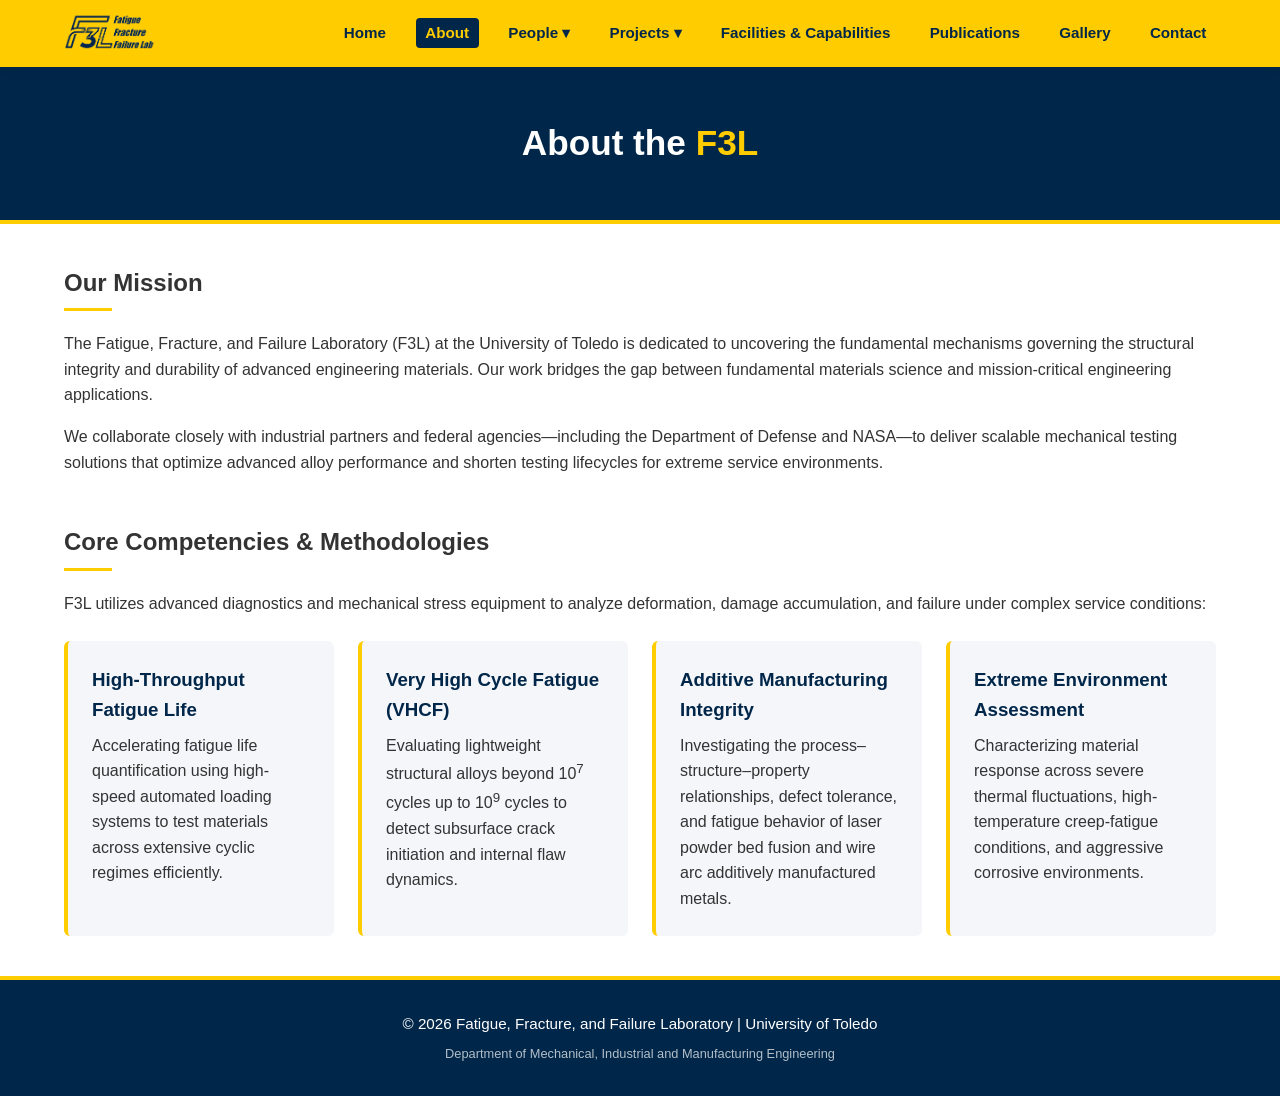
==== commit 0b505c8f: "gallery" ====
--- a/about.html
+++ b/about.html
@@ -36,6 +36,7 @@
                     </li>
                     <li><a href="facilities&capabilities.html">Facilities & Capabilities</a></li>
                     <li><a href="publications.html">Publications</a></li>
+                    <li><a href="gallery.html">Gallery</a></li>
                     <li><a href="contact.html">Contact</a></li>
                 </ul>
             </nav>
--- a/css/styles.css
+++ b/css/styles.css
@@ -690,7 +690,374 @@
     font-size: 0.95rem;
     color: #4a5568;
 }
-
+/* --- Sponsor Logo Button & Header Formatting --- */
+.archive-sponsor-btn {
+    display: flex;
+    justify-content: space-between;
+    align-items: center;
+    padding: 0.6rem 0.85rem;
+    gap: 0.75rem;
+    min-height: 52px;
+}
+
+.sponsor-btn-brand {
+    display: flex;
+    align-items: center;
+    gap: 0.5rem;
+    max-width: calc(100% - 35px);
+}
+
+.sponsor-btn-logo {
+    height: 28px;
+    max-width: 130px;
+    object-fit: contain;
+    object-position: left center;
+    filter: drop-shadow(0 1px 1px rgba(0, 0, 0, 0.05));
+}
+
+/* Invert or enhance logo visibility when active/pressed */
+.archive-sponsor-btn[aria-pressed="true"] .sponsor-btn-logo {
+    background: #ffffff;
+    padding: 2px 6px;
+    border-radius: 3px;
+}
+
+.archive-header {
+    background: var(--light-bg);
+    border: 1px solid var(--border-color);
+    border-left: 4px solid var(--ut-gold);
+    border-radius: 6px;
+    padding: 1.25rem 1.5rem;
+    margin-bottom: 1.5rem;
+}
+
+.sponsor-header-content {
+    display: flex;
+    align-items: center;
+    gap: 1.5rem;
+}
+
+.sponsor-detail-logo {
+    max-height: 60px;
+    max-width: 160px;
+    object-fit: contain;
+    background: #ffffff;
+    padding: 0.4rem 0.6rem;
+    border-radius: 4px;
+    border: 1px solid var(--border-color);
+}
+/* ================= GALLERY PAGE ================= */
+.gallery-filters {
+    display: flex;
+    flex-wrap: wrap;
+    gap: 0.65rem;
+    margin: 1.75rem 0 2rem;
+}
+
+.filter-btn {
+    padding: 0.55rem 1.15rem;
+    border: 1.5px solid var(--ut-navy, #002855);
+    background: #ffffff;
+    color: var(--ut-navy, #002855);
+    font-weight: 600;
+    font-size: 0.9rem;
+    border-radius: 4px;
+    cursor: pointer;
+    transition: background-color 0.2s ease, color 0.2s ease;
+}
+
+.filter-btn:hover,
+.filter-btn.active {
+    background: var(--ut-navy, #002855);
+    color: #ffffff;
+}
+
+.gallery-grid {
+    display: grid;
+    grid-template-columns: repeat(auto-fill, minmax(290px, 1fr));
+    gap: 1.75rem;
+}
+
+.gallery-item {
+    margin: 0;
+    background: #ffffff;
+    border-radius: 8px;
+    overflow: hidden;
+    box-shadow: 0 4px 14px rgba(0, 0, 0, 0.08);
+    border-top: 4px solid var(--ut-navy, #002855);
+    cursor: pointer;
+    display: flex;
+    flex-direction: column;
+    transition: transform 0.25s ease, box-shadow 0.25s ease;
+}
+
+.gallery-item.is-hidden {
+    display: none;
+}
+
+.gallery-item:hover {
+    transform: translateY(-4px);
+    box-shadow: 0 10px 22px rgba(0, 0, 0, 0.14);
+}
+
+.gallery-item img {
+    width: 100%;
+    height: 220px;
+    object-fit: cover;
+    display: block;
+}
+
+.gallery-item figcaption {
+    padding: 1.15rem 1.25rem 1.35rem;
+    flex: 1;
+}
+
+.gallery-tag {
+    display: inline-block;
+    font-size: 0.72rem;
+    font-weight: 700;
+    text-transform: uppercase;
+    letter-spacing: 0.05em;
+    color: var(--ut-navy, #002855);
+    background: var(--ut-gold, #ffce00);
+    padding: 0.2rem 0.55rem;
+    border-radius: 3px;
+    margin-bottom: 0.55rem;
+}
+
+.gallery-item h3 {
+    color: var(--ut-navy, #002855);
+    font-size: 1.08rem;
+    margin: 0 0 0.4rem;
+}
+
+.gallery-item p {
+    font-size: 0.9rem;
+    line-height: 1.5;
+    margin: 0;
+    color: #444444;
+}
+
+/* Lightbox Modal */
+.lightbox-modal {
+    position: fixed;
+    inset: 0;
+    background: rgba(10, 18, 32, 0.92);
+    display: none;
+    align-items: center;
+    justify-content: center;
+    z-index: 2000;
+    padding: 1.5rem;
+}
+.slideshow-overlay {
+    z-index: 2;
+}
+
+/* Keep faces centered at the top of portrait cards in the grid */
+.gallery-item img {
+    width: 100%;
+    height: 240px;
+    object-fit: cover;
+    object-position: center top;
+    display: block;
+}
+
+.lightbox-modal.open {
+    display: flex;
+}
+
+.lightbox-content {
+    max-width: 920px;
+    width: 100%;
+    text-align: center;
+}
+
+.lightbox-content img {
+    max-height: 72vh;
+    max-width: 100%;
+    border-radius: 6px;
+    box-shadow: 0 8px 30px rgba(0, 0, 0, 0.5);
+}
+
+.lightbox-caption {
+    color: #ffffff;
+    margin-top: 1rem;
+}
+
+.lightbox-caption h3 {
+    color: var(--ut-gold, #ffce00);
+    margin-bottom: 0.3rem;
+}
+
+.lightbox-caption p {
+    font-size: 0.95rem;
+    opacity: 0.9;
+}
+
+.lightbox-close,
+.lightbox-nav {
+    position: fixed;
+    background: rgba(255, 255, 255, 0.12);
+    color: #ffffff;
+    border: none;
+    font-size: 1.75rem;
+    width: 46px;
+    height: 46px;
+    border-radius: 50%;
+    cursor: pointer;
+    transition: background-color 0.2s ease;
+}
+
+.lightbox-close:hover,
+.lightbox-nav:hover {
+    background: var(--ut-gold, #ffce00);
+    color: var(--ut-navy, #002855);
+}
+
+.lightbox-close {
+    top: 1.25rem;
+    right: 1.5rem;
+}
+
+.lightbox-nav.prev {
+    left: 1.25rem;
+    top: 50%;
+    transform: translateY(-50%);
+}
+
+.lightbox-nav.next {
+    right: 1.25rem;
+    top: 50%;
+    transform: translateY(-50%);
+}
+/* ================= AUTOMATIC GALLERY SLIDESHOW ================= */
+.gallery-slideshow {
+    position: relative;
+    margin-top: 1.5rem;
+    background: #0b192c;
+    border-radius: 10px;
+    overflow: hidden;
+    box-shadow: 0 8px 24px rgba(0, 0, 0, 0.16);
+    border-top: 4px solid var(--ut-gold, #ffce00);
+}
+
+.slideshow-stage {
+    position: relative;
+    width: 100%;
+    height: 460px;
+    display: flex;
+    align-items: center;
+    justify-content: center;
+    background: #081220;
+    overflow: hidden;
+}
+/* Blurred ambient fill behind vertical/square images */
+.slideshow-stage::before {
+    content: "";
+    position: absolute;
+    inset: -20px;
+    background-image: var(--slide-bg);
+    background-size: cover;
+    background-position: center;
+    filter: blur(22px) brightness(0.45);
+    z-index: 0;
+}
+.slideshow-stage img {
+    position: relative;
+    z-index: 1;
+    width: 100%;
+    height: 100%;
+    object-fit: contain;
+    transition: opacity 0.25s ease;
+}
+
+.slideshow-overlay {
+    position: absolute;
+    left: 0;
+    right: 0;
+    bottom: 0;
+    padding: 2.25rem 1.75rem 1.35rem;
+    background: linear-gradient(to top, rgba(6, 15, 29, 0.94) 15%, rgba(6, 15, 29, 0) 100%);
+    color: #ffffff;
+}
+
+.slideshow-overlay h3 {
+    color: #ffffff;
+    font-size: 1.3rem;
+    margin: 0.2rem 0 0.35rem;
+}
+
+.slideshow-overlay p {
+    color: rgba(255, 255, 255, 0.88);
+    font-size: 0.95rem;
+    margin: 0;
+    max-width: 760px;
+}
+
+.auto-slide-btn {
+    position: absolute;
+    top: 50%;
+    transform: translateY(-50%);
+    background: rgba(0, 40, 85, 0.78);
+    color: #ffffff;
+    border: 1px solid rgba(255, 255, 255, 0.25);
+    width: 44px;
+    height: 44px;
+    border-radius: 50%;
+    font-size: 1.25rem;
+    cursor: pointer;
+    z-index: 10;
+    transition: background-color 0.2s ease, color 0.2s ease;
+}
+
+.auto-slide-btn:hover {
+    background: var(--ut-gold, #ffce00);
+    color: var(--ut-navy, #002855);
+}
+
+.auto-slide-btn.prev { left: 1rem; }
+.auto-slide-btn.next { right: 1rem; }
+
+.slideshow-toolbar {
+    display: flex;
+    justify-content: space-between;
+    align-items: center;
+    padding: 0.65rem 1.25rem;
+    background: var(--ut-navy, #002855);
+    color: #ffffff;
+    font-size: 0.88rem;
+    font-weight: 600;
+}
+
+.slideshow-toggle-btn {
+    background: transparent;
+    color: var(--ut-gold, #ffce00);
+    border: 1px solid var(--ut-gold, #ffce00);
+    padding: 0.25rem 0.85rem;
+    border-radius: 4px;
+    font-weight: 600;
+    font-size: 0.82rem;
+    cursor: pointer;
+    transition: background-color 0.2s ease, color 0.2s ease;
+}
+
+.slideshow-toggle-btn:hover {
+    background: var(--ut-gold, #ffce00);
+    color: var(--ut-navy, #002855);
+}
+
+@media (max-width: 768px) {
+    .slideshow-stage {
+        height: 320px;
+    }
+}
+@media (max-width: 600px) {
+    .sponsor-header-content {
+        flex-direction: column;
+        align-items: flex-start;
+        gap: 0.75rem;
+    }
+}
 /* --- Contact & Publications Layouts --- */
 .contact-layout {
     display: grid;
@@ -767,22 +1134,40 @@
 }
 
 /* --- Responsive Breakpoints --- */
+
 @media (max-width: 900px) {
-    .main-layout-container,
+     .main-layout-container,
     .archive-container,
     .contact-layout {
         grid-template-columns: 1fr;
     }
-}
-
-@media (max-width: 600px) {
+    /* Stack the logo and navigation vertically */
+    .nav-container {
+        flex-direction: column;
+        align-items: center;
+        gap: 0.75rem;
+        padding: 0.75rem 1rem;
+    }
+
+    /* Center and wrap nav links beneath the logo */
     nav ul {
-        gap: 0.5rem;
+        flex-wrap: wrap;
+        justify-content: center;
+        gap: 0.4rem 0.6rem;
     }
+
     nav a {
         font-size: 0.85rem;
-        padding: 0.3rem 0.4rem;
+        padding: 0.35rem 0.5rem;
     }
+
+    /* Position dropdown menu correctly when items wrap */
+    .dropdown-menu {
+        position: static;
+        width: 100%;
+        margin-top: 0.25rem;
+    }
+
     .capabilities-list {
         columns: 1;
     }
